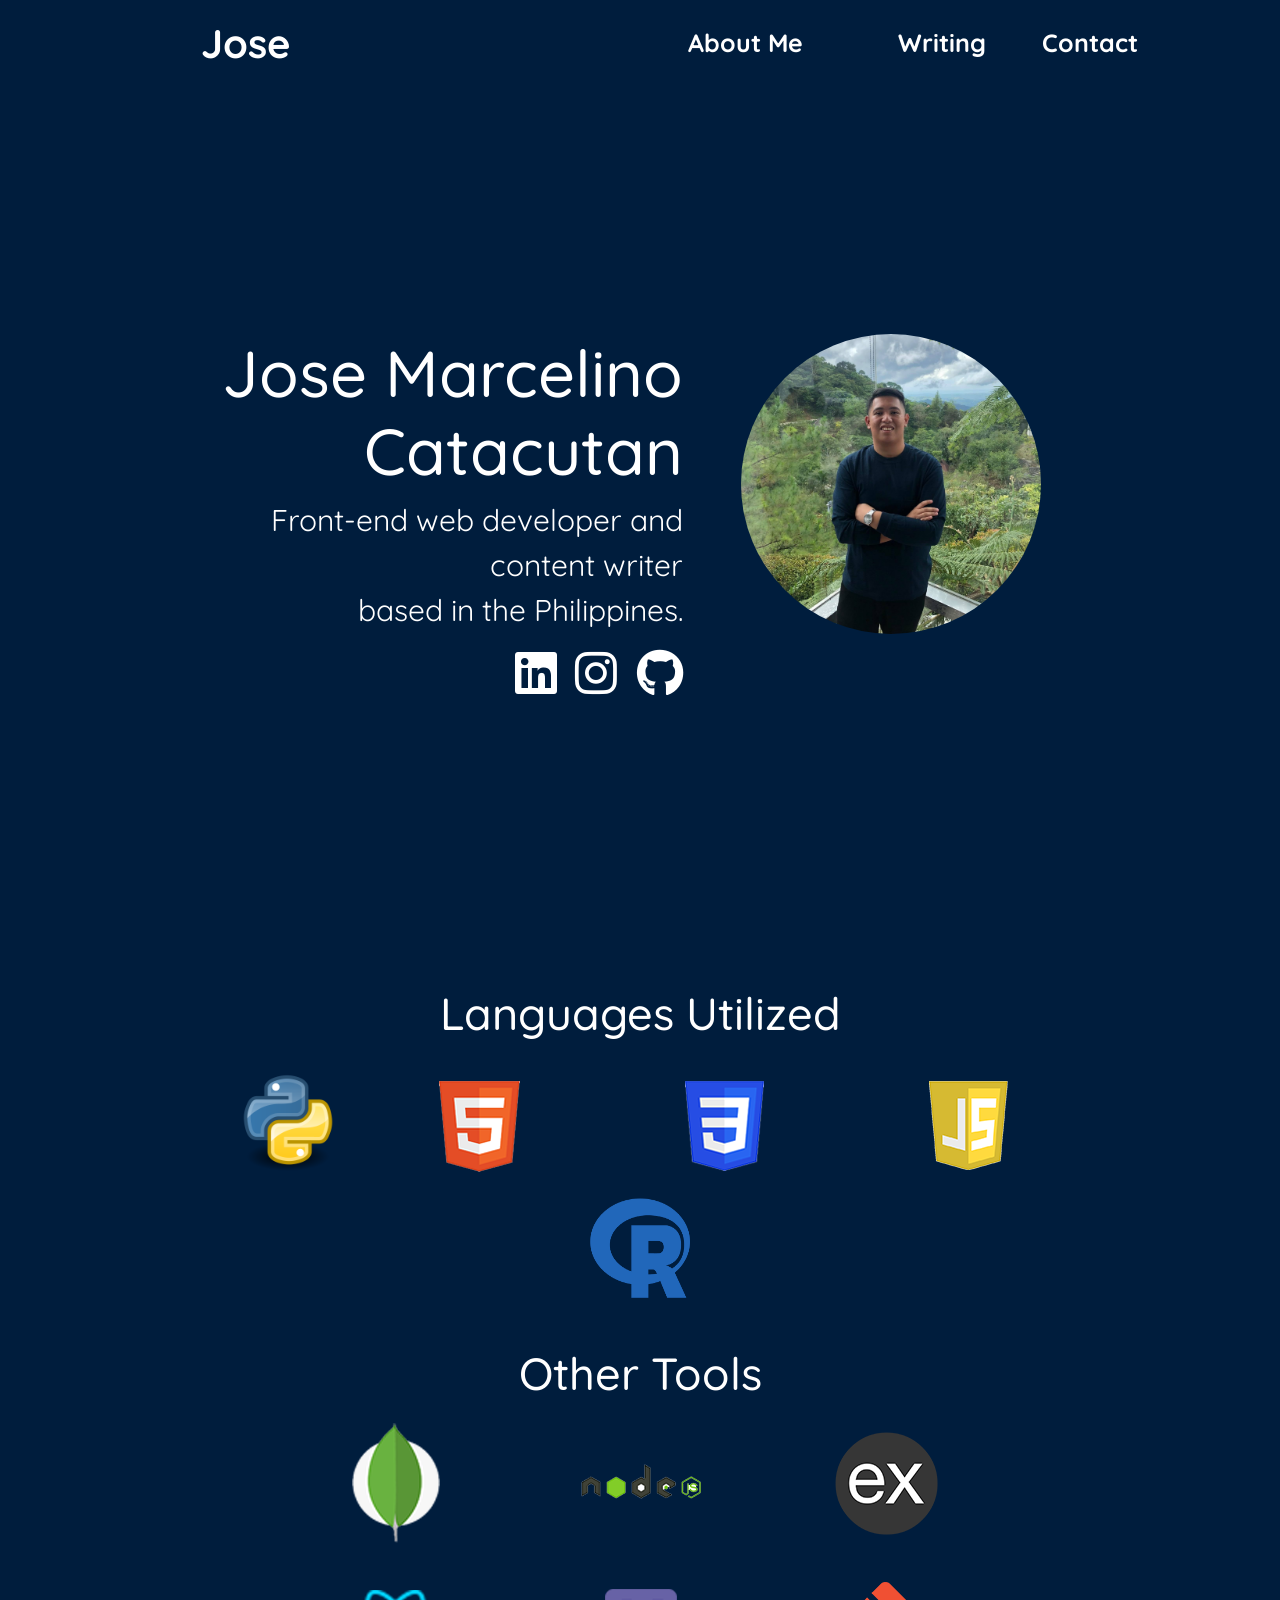
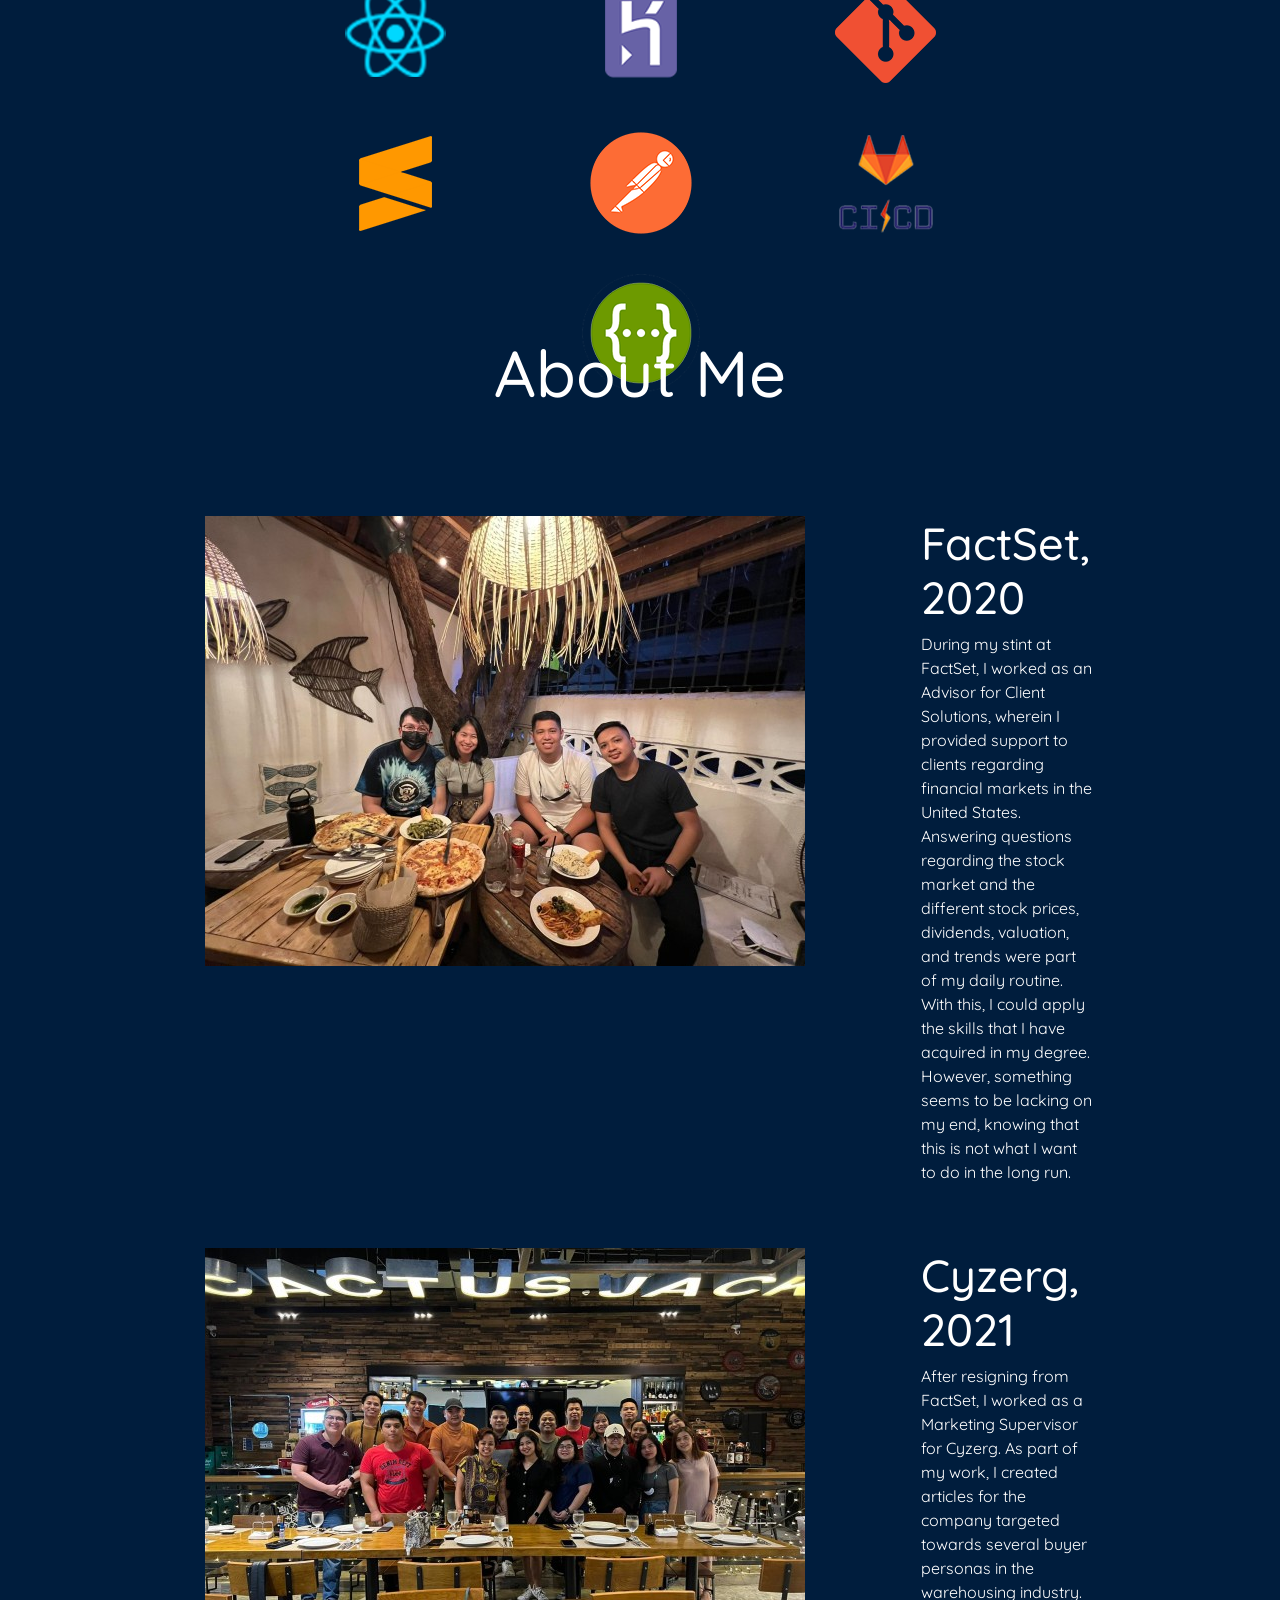
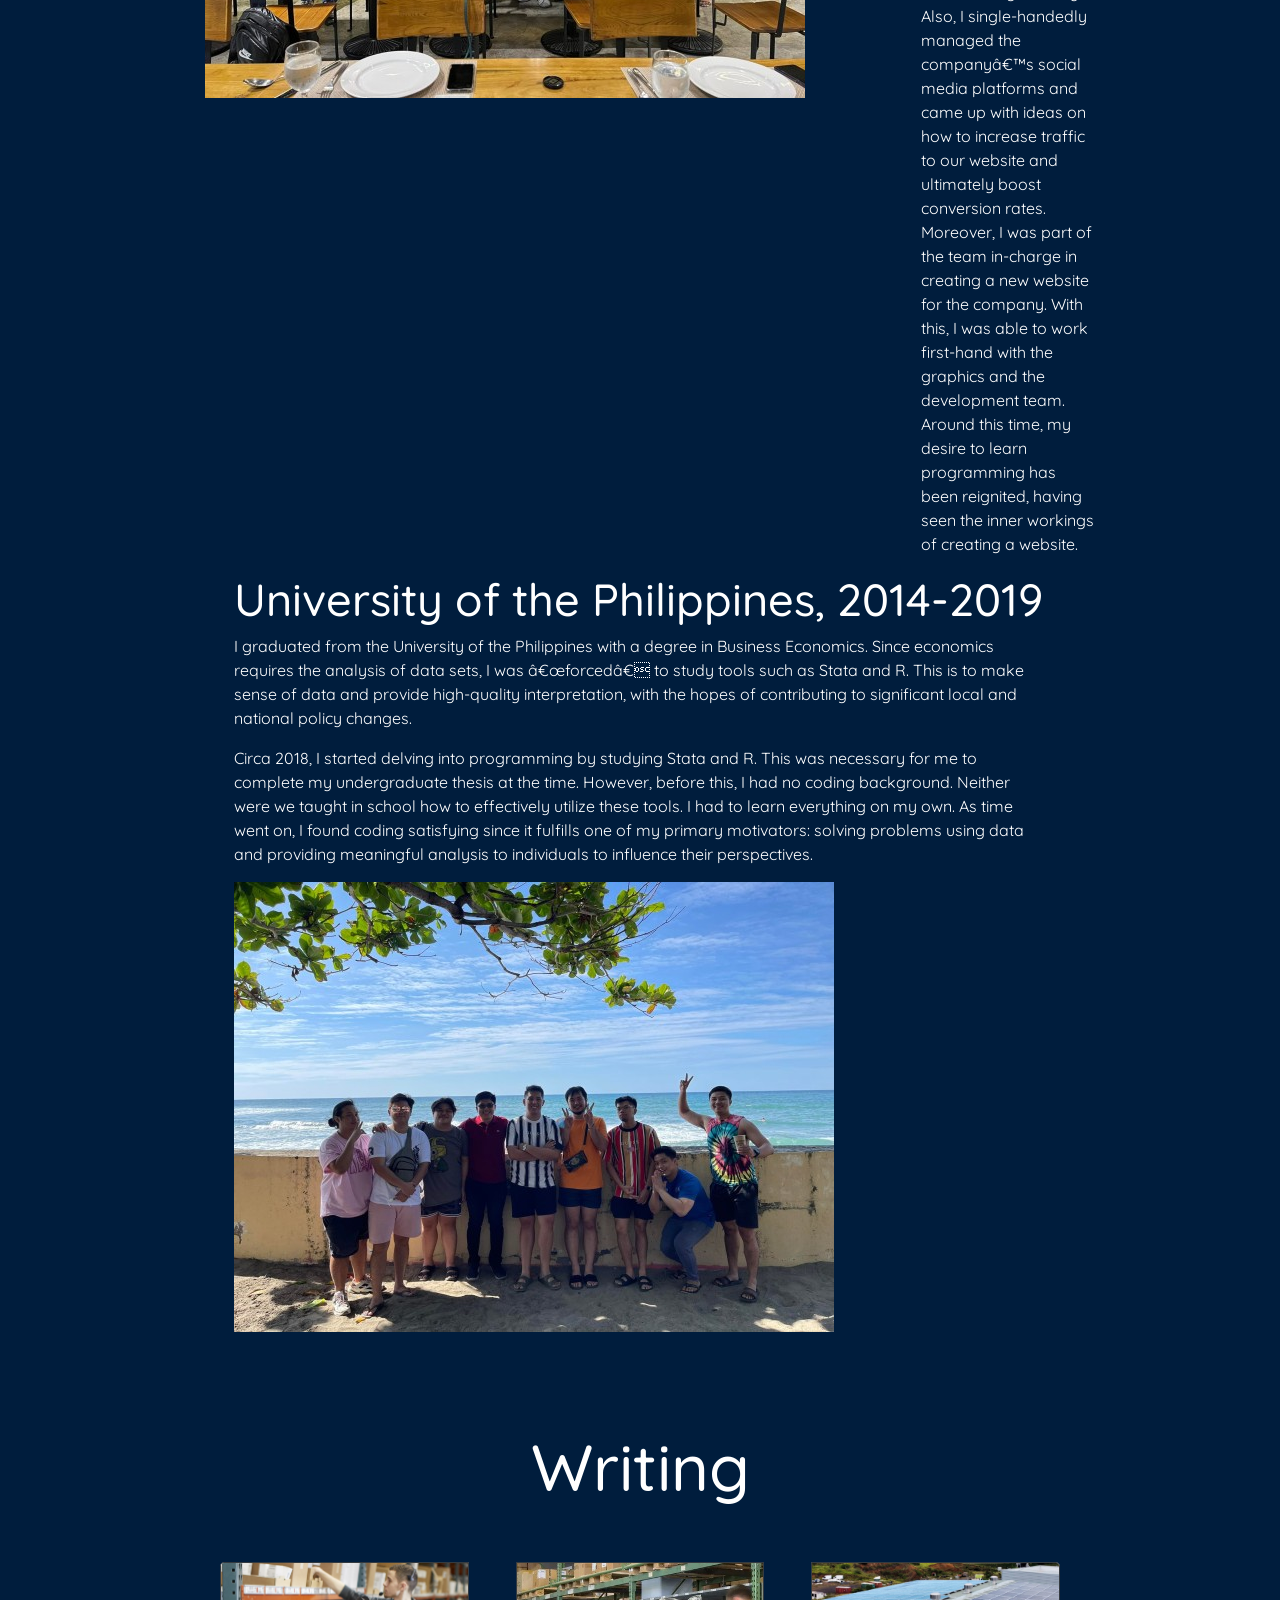
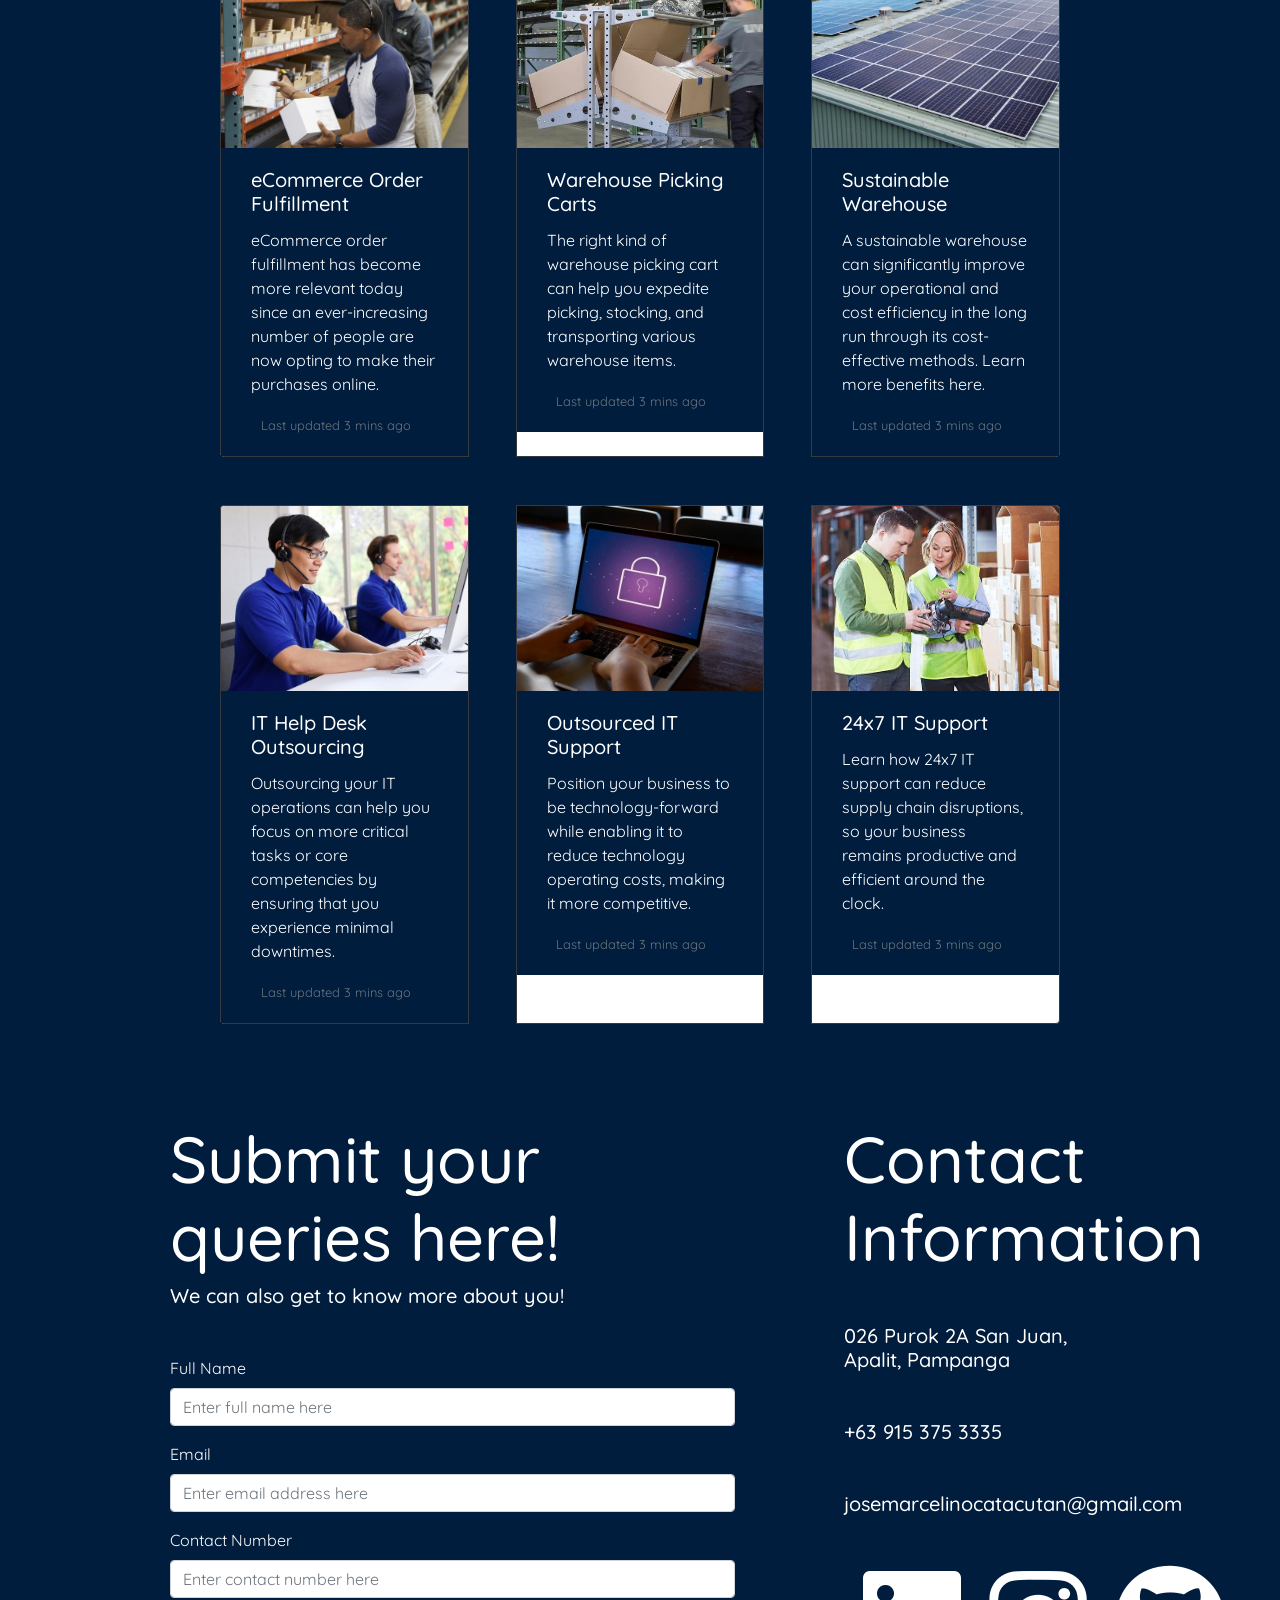
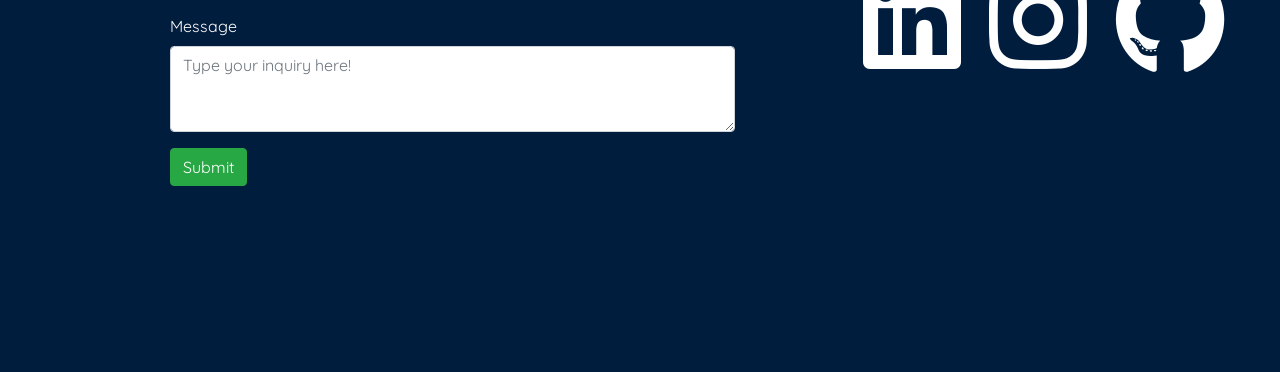
==== home.html @ f5e3afda "added: capstone progress" ====
<!DOCTYPE html>
<html lang="en">

<head>
	<!-- Responsive Meta Tag -->
	<meta name="viewport" content="width=device-width, initial-scale=1, shrink-to-fit=no">

	<!-- CSS Bootstrap -->
	<link rel="stylesheet" href="https://cdn.jsdelivr.net/npm/bootstrap@4.6.1/dist/css/bootstrap.min.css" integrity="sha384-zCbKRCUGaJDkqS1kPbPd7TveP5iyJE0EjAuZQTgFLD2ylzuqKfdKlfG/eSrtxUkn" crossorigin="anonymous">

	<!-- CSS Styling -->
	<link rel="stylesheet" href="./capstone.css">

	<!-- Font Style -->
	<link rel="preconnect" href="https://fonts.googleapis.com">
	<link rel="preconnect" href="https://fonts.gstatic.com" crossorigin>
	<link href="https://fonts.googleapis.com/css2?family=Quicksand&display=swap" rel="stylesheet">

	<!-- Social Media Icons -->
	<link rel="stylesheet" href="https://cdnjs.cloudflare.com/ajax/libs/font-awesome/6.0.0-beta3/css/all.min.css" integrity="sha512-Fo3rlrZj/k7ujTnHg4CGR2D7kSs0v4LLanw2qksYuRlEzO+tcaEPQogQ0KaoGN26/zrn20ImR1DfuLWnOo7aBA==" crossorigin="anonymous" referrerpolicy="no-referrer" />

	<!-- Webpage Title -->
	<title>Jomar Catacutan | Web Developer</title>
</head>

<body class="m-sm-0">
	<!-- Home Start -->
	<nav class="navbar navbar-expand-lg navbar-light">
	  <div class="container-fluid">
	    <a class="navbar-brand text-white" href="./home.html">Jose</a>
	    <button class="navbar-toggler" type="button" data-toggle="collapse" data-target="#navbarSupportedContent" aria-controls="navbarSupportedContent" aria-expanded="false" aria-label="Toggle navigation">
	    <span class="navbar-toggler-icon"></span>
	    </button>
	    <div class="collapse navbar-collapse" id="navbarSupportedContent">
	      <ul class="navbar-nav me-auto mb-2 mb-lg-0 ml-auto">
	        <li class="nav-item">
	          <a class="nav-link about-link text-white" aria-current="page" href="#aboutme">About Me</a>
	        </li>
	        <li class="nav-item">
	          <a class="nav-link text-white" href="#writing">Writing</a>
	        </li>
	        <li class="nav-item">
	          <a class="nav-link text-white" href="#sectioncontact">Contact</a>
	        </li>
	      </ul>
	    </div>
	  </div>
	</nav>

	<!-- first section home page -->
    <section id="sectionhome">
    	<div class="container-fluid">
			<div id="sectionhomecontainer" class="row">
		   		<div id="sectionhomecontent" class="col-7 m-0 text-right mt-5">
		   			<h1>Jose Marcelino Catacutan</h1>
	            	<p class="mb-0" id="personaldesc">Front-end web developer and content writer</p>
	            	<p id="personaldesc">based in the Philippines.</p>
	            	<div id="homeicons">
		            	<a href="https://www.linkedin.com/in/jose-marcelino-catacutan-386909195/" target="_blank"><i class="fab fa-linkedin fa-3x"></i></a>
			   			<a href="https://www.instagram.com/sugarjomz/" target="_blank"><i class="fab fa-instagram fa-3x"></i></a>
			   			<a href="https://github.com/josemarcelinooo" target="_blank"><i class="fab fa-github fa-3x mr-5"></i></a>
	            	</div>
		   		</div>
		   		<div id="imagehome" class="col-5 m-0 mt-5">
		   			<img src="./images/jomar-image.jpg" width="300" height="300" class="img-fluid rounded-circle text-left ml-0">
		   		</div>
	    	</div>
		</div>
    </section>

    <!-- Languages & Tools Utilized -->
    <section id="sectionhome2">
    	<h2 class="text-center">Languages Utilized</h2>
    	<div class="container-fluid text-center mb-5">
    		<div>
    			<img class="mr-3" src="./images/logo-python.png" width="100" height="100" alt="">
    			<img src="./images/logo-html5.png" alt="">
    			<img src="./images/logo-css3.png" alt="">
    			<img src="./images/logo-javascript.png" alt="">
    			<img src="./images/logo-r.png" width="100" height="100" alt="">
    		</div>
    	</div>

    	<h2 class="text-center">Other Tools</h2>
    	<div class="container-fluid text-center">
    		<div>
    			<img src="./images/logo-mongodb.png" alt="">
    			<img src="./images/logo-nodejs.png" alt="">
    			<img src="./images/logo-expressjs.png" alt="">
    			<img src="./images/logo-react.png" alt="">
    			<img src="./images/logo-heroku.png" alt="">
    			<img src="./images/logo-git.png" alt="">
    			<img src="./images/logo-sublime-text-3.png" alt="">
    			<img src="./images/logo-postman.png" alt="">
    			<img src="./images/logo-gitlab-ci-cd.png" alt="">
    			<img src="./images/logo-rest.png" alt="">
    		</div>
    	</div>
    </section>
    <!-- Home End -->

    <!-- About Me Start -->
    <section id="aboutme" class="bg-secondary">
		<div class="container-fluid">

	        <h1 class="text-center pt-5 pb-5">About Me</h1>

	        <div class="row">
	            <div class="col order-lg-1 order-sm-2">
	                <h2>University of the Philippines, 2014-2019</h2>
	                <p>I graduated from the University of the Philippines with a degree in Business Economics. Since economics requires the analysis of data sets, I was “forced” to study tools such as Stata and R. This is to make sense of data and provide high-quality interpretation, with the hopes of contributing to significant local and national policy changes.</p>
	                <p>Circa 2018, I started delving into programming by studying Stata and R. This was necessary for me to complete my undergraduate thesis at the time. However, before this, I had no coding background. Neither were we taught in school how to effectively utilize these tools. I had to learn everything on my own. As time went on, I found coding satisfying since it fulfills one of my primary motivators: solving problems using data and providing meaningful analysis to individuals to influence their perspectives.</p>
	            </div>
	            <div class="pb-5 col order-lg-2 order-sm-1">
	                <img src="./images/up.jpg"/>
	        </div>

	        <div class="row pt-5">
	            <div class="col order-lg-2 order-sm-2">
	                <h2>FactSet, 2020</h2>
	                <p>During my stint at FactSet, I worked as an Advisor for Client Solutions, wherein I provided support to clients regarding financial markets in the United States. Answering questions regarding the stock market and the different stock prices, dividends, valuation, and trends were part of my daily routine. With this, I could apply the skills that I have acquired in my degree. However, something seems to be lacking on my end, knowing that this is not what I want to do in the long run.</p>
	            </div>
	            <div class="pb-5 col order-lg-1 order-sm-1">
	                <img src="./images/factset.jpg"/>
	            </div>
	        </div>

	        <div class="row pt-5">
	            <div class="col order-lg-3 order-sm-2">
	                <h2>Cyzerg, 2021</h2>
	                <p>After resigning from FactSet, I worked as a Marketing Supervisor for Cyzerg. As part of my work, I created articles for the company targeted towards several buyer personas in the warehousing industry. Also, I single-handedly managed the company’s social media platforms and came up with ideas on how to increase traffic to our website and ultimately boost conversion rates. Moreover, I was part of the team in-charge in creating a new website for the company. With this, I was able to work first-hand with the graphics and the development team. Around this time, my desire to learn programming has been reignited, having seen the inner workings of creating a website.</p>
	            </div>
	            <div class="pb-5 col order-lg-2 order-sm-1">
	                <img src="./images/cyzerg.jpg"/>
	            </div>
	        </div>
	    </div>
	</section>
	<!-- About Me End -->

	<!-- Writing Start -->
	<section id="writing">

		<h1 class="text-center pt-5 pb-5">Writing</h1>

		<div class="card-group">
		  <div class="card border border-dark">
		    <img src="./images/ecommerce.jpg" class="card-img-top ml-0" alt="...">
		    <a href="https://articles.cyzerg.com/ecommerce-order-fulfillment-optimization-to-boost-customer-satisfaction" target="_blank" class="text-decoration-none text-dark m-0">
		    	<div class="card-body m-0">
					<h5 class="card-title">eCommerce Order Fulfillment</h5>
					<p class="card-text">eCommerce order fulfillment has become more relevant today since an ever-increasing number of people are now opting to make their purchases online.</p>
					<p class="card-text"><small class="text-muted">Last updated 3 mins ago</small></p>
			    </div>
		    </a>
		  </div>
		  <div class="card border border-dark">
		    <img src="./images/pickingcarts.jpg" class="card-img-top ml-0" alt="...">
		    	<a href="https://articles.cyzerg.com/warehouse-picking-carts-how-to-pick-the-right-one-for-your-warehouse" target="_blank" class="text-decoration-none text-dark m-0">
					<div class="card-body m-0">
						<h5 class="card-title">Warehouse Picking Carts</h5>
						<p class="card-text">The right kind of warehouse picking cart can help you expedite picking, stocking, and transporting various warehouse items.</p>
						<p class="card-text"><small class="text-muted">Last updated 3 mins ago</small></p>
					</div>
		    	</a>
		  </div>
		  <div class="card border border-dark">
		    <img src="./images/sustainable.jpg" class="card-img-top ml-0" alt="...">
		    <a href="https://articles.cyzerg.com/sustainable-warehouse-how-to-achieve" target="_blank" class="text-decoration-none text-dark m-0">
				<div class="card-body m-0">
					<h5 class="card-title">Sustainable Warehouse</h5>
					<p class="card-text">A sustainable warehouse can significantly improve your operational and cost efficiency in the long run through its cost-effective methods. Learn more benefits here.</p>
					<p class="card-text"><small class="text-muted">Last updated 3 mins ago</small></p>
				</div>
		    </a>
		  </div>
		</div>

		<div class="card-group mt-5 pb-5">
		  <div class="card border border-dark">
		    <img src="./images/helpdesk.jpg" class="card-img-top ml-0" alt="...">
		    <a href="https://articles.cyzerg.com/how-it-help-desk-outsourcing-can-improve-your-business-productivity" target="_blank" class="text-decoration-none text-dark m-0">
		    	<div class="card-body m-0">
					<h5 class="card-title">IT Help Desk Outsourcing</h5>
					<p class="card-text">Outsourcing your IT operations can help you focus on more critical tasks or core competencies by ensuring that you experience minimal downtimes.</p>
					<p class="card-text"><small class="text-muted">Last updated 3 mins ago</small></p>
			    </div>
		    </a>
		  </div>
		  <div class="card border border-dark">
		    <img src="./images/outsourced.jpg" class="card-img-top ml-0" alt="...">
		    	<a href="https://articles.cyzerg.com/outsourced-it-support-companies-can-help-capture-retain-clients" target="_blank" class="text-decoration-none text-dark m-0">
					<div class="card-body m-0">
						<h5 class="card-title">Outsourced IT Support</h5>
						<p class="card-text">Position your business to be technology-forward while enabling it to reduce technology operating costs, making it more competitive.</p>
						<p class="card-text"><small class="text-muted">Last updated 3 mins ago</small></p>
					</div>
		    	</a>
		  </div>
		  <div class="card border border-dark">
		    <img src="./images/itsupport.jpg" class="card-img-top ml-0" alt="...">
		    <a href="https://articles.cyzerg.com/24x7-it-support-proactivity-can-reduce-supply-chain-disruptions" target="_blank" class="text-decoration-none text-dark m-0">
				<div class="card-body m-0">
					<h5 class="card-title">24x7 IT Support</h5>
					<p class="card-text">Learn how 24x7 IT support can reduce supply chain disruptions, so your business remains productive and efficient around the clock.</p>
					<p class="card-text"><small class="text-muted">Last updated 3 mins ago</small></p>
				</div>
		    </a>
		  </div>
		</div>

	</section>
	<!-- Writing End -->

	<!-- Contact Start -->
	<section id="sectioncontact">
		<div class="container-fluid">
			<div class="row">
		   		<div class="col-8 m-0">
		   			<h1 class="mt-5">Submit your queries here!</h1>
		   			<h5 class="mb-5">We can also get to know more about you!</h5>

		   			<form action="">
		   				<div class="form-group ml-0">
		   					<label class="ml-0">Full Name</label>
		   					<input type="text" class="form-control" required autocomplete placeholder="Enter full name here">
		   				</div>

		   				<div class="form-group ml-0">
		   					<label class="ml-0">Email</label>
		   					<input type="email" class="form-control" required autocomplete placeholder="Enter email address here">
		   				</div>

		   				<div class="form-group ml-0">
		   					<label class="ml-0">Contact Number</label>
		   					<input type="number" class="form-control" required autocomplete placeholder="Enter contact number here">
		   				</div>

		   				<div class="form-group ml-0">
		   					<label class="ml-0">Message</label>
		   					<textarea class="form-control" rows="3" placeholder="Type your inquiry here!"></textarea>
		   				</div>

		   				<button type="submit" class="btn btn-success ml-0 mb-5">Submit</button>
		   			</form>
		   		</div>
		   		<div class="col-4 m-0">
		   			<h1 class="mt-5">Contact Information</h1>
		   			<h5 class="mt-5">026 Purok 2A San Juan, Apalit, Pampanga</h5>
		   			<h5 class="mt-5">+63 915 375 3335</h5>
		   			<h5 class="mt-5">josemarcelinocatacutan@gmail.com</h5>

		   			<div class="d-flex mt-5">
		   				<a href="https://www.linkedin.com/in/jose-marcelino-catacutan-386909195/" target="_blank"><i class="fab fa-linkedin fa-7x"></i></a>
		   				<a href="https://www.instagram.com/sugarjomz/" target="_blank"><i class="fab fa-instagram fa-7x"></i></a>
		   				<a href="https://github.com/josemarcelinooo" target="_blank"><i class="fab fa-github fa-7x"></i></a>
		   			</div>
		   		</div>
	    	</div>
		</div>
    </section>
	<!-- Contact End -->

	<!-- JS Bundle -->
	<script src="https://cdn.jsdelivr.net/npm/jquery@3.5.1/dist/jquery.slim.min.js" integrity="sha384-DfXdz2htPH0lsSSs5nCTpuj/zy4C+OGpamoFVy38MVBnE+IbbVYUew+OrCXaRkfj" crossorigin="anonymous"></script>
	<script src="https://cdn.jsdelivr.net/npm/bootstrap@4.6.1/dist/js/bootstrap.bundle.min.js" integrity="sha384-fQybjgWLrvvRgtW6bFlB7jaZrFsaBXjsOMm/tB9LTS58ONXgqbR9W8oWht/amnpF" crossorigin="anonymous"></script>

</body>
</html>
---- capstone.css ----
* {
	margin: 0;
	margin-right: 5%;
	margin-left: 5%;
	padding: 0;
	box-sizing: border-box;
	font-family: 'Quicksand', sans-serif;
	background-color: #001d3d;
	color: white;
}

body {
	background-color: #001d3d;
}

#headerhome {
	margin-top: 200px;
	padding-right: 0px;

}

/*#imagehome {
	padding: 100px;
}*/

#personaldesc {
	font-size: 30px;
}

#sectionhome {
	height: 100vh;
}

#sectionhomecontainer {
	padding-top: 200px;
}

#sectionhome2 {
	height: 100vh;
}

h1 {
	font-size: 65px;
}

h2 {
	font-size: 45px;
}

.about-link {
	width: 175px;
}

#sectioncontact {
	height: 100vh;
}

.navbar-brand {
	font-size: 40px;
	font-weight: 700;
}

.nav-link {
	font-size: 25px;
	font-weight: 700;
}

#homeicons {
	display: flex;
	float: right;
/*	margin-right: 10%;*/
}

@media only screen and (max-width: 1131px) {
	* {
		margin-right: 0;
		margin-left: 0;
	}

	body {
	background-color: lightblue;
	}
	#sectionhomecontainer {
		padding-top: 0;
		display: flex;
		flex-direction: column-reverse;
		align-items: center;
	}
	#sectionhomecontent {
		display: flex;
		flex-direction: column;
		text-align: left !important;
	}
	#homeicons {
		margin: left;
		padding: 0;
	}
	#imagehome {
		margin: 0;
		padding: 0;
		display: flex;
		justify-content: center;
	}
}

#writing {
	background-color: #001d3d;
}
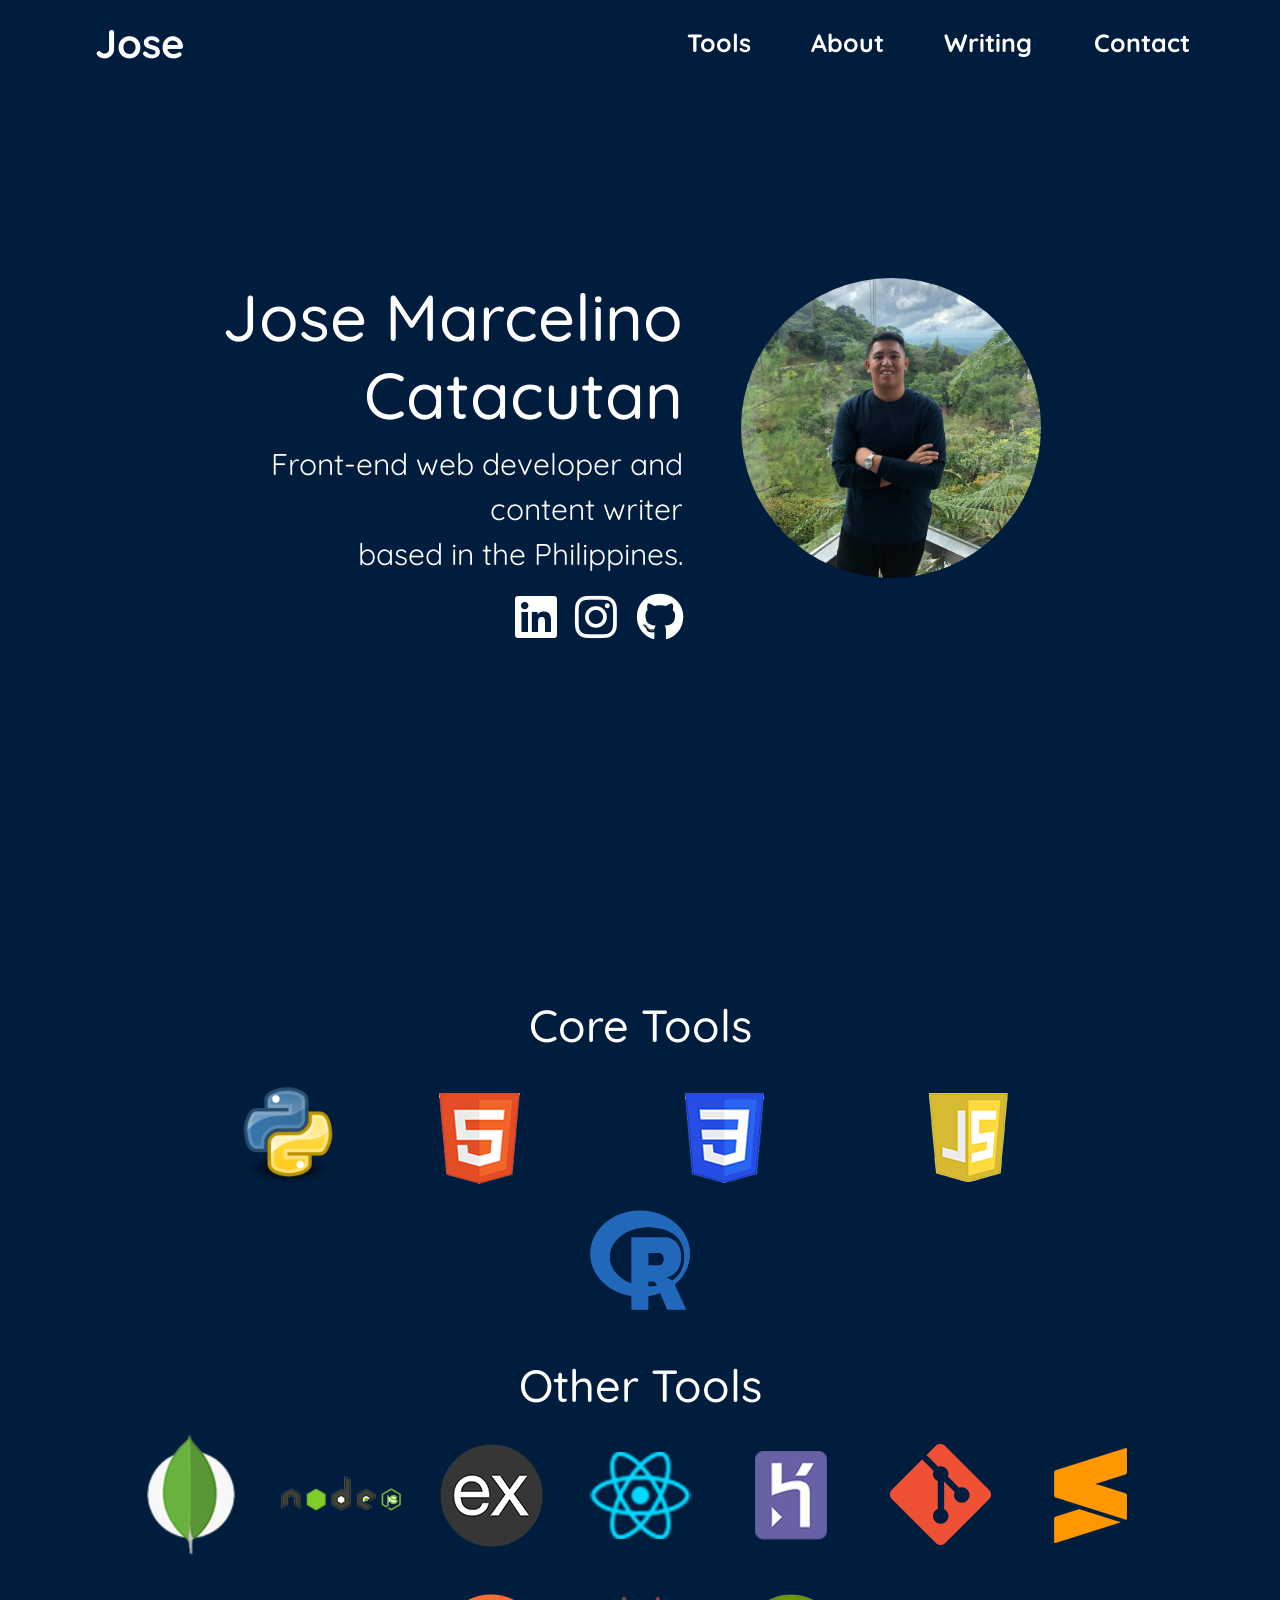
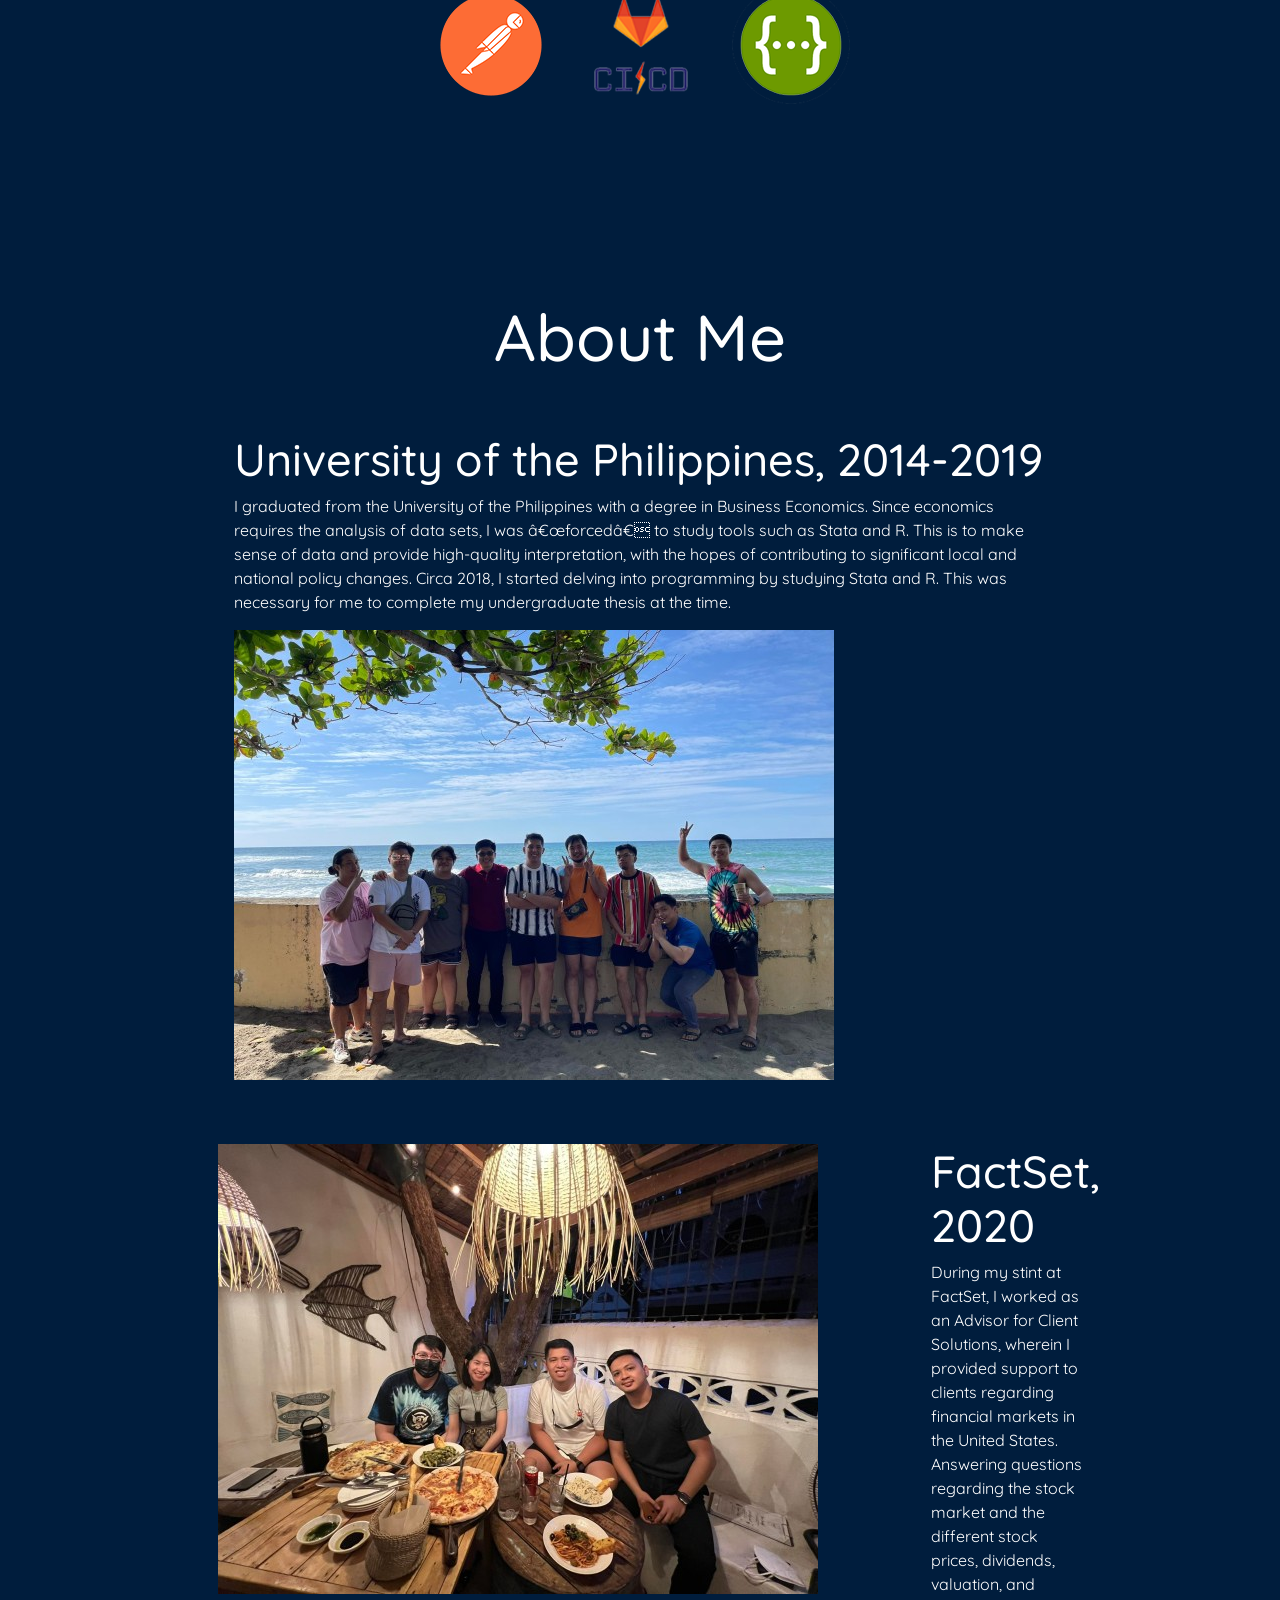
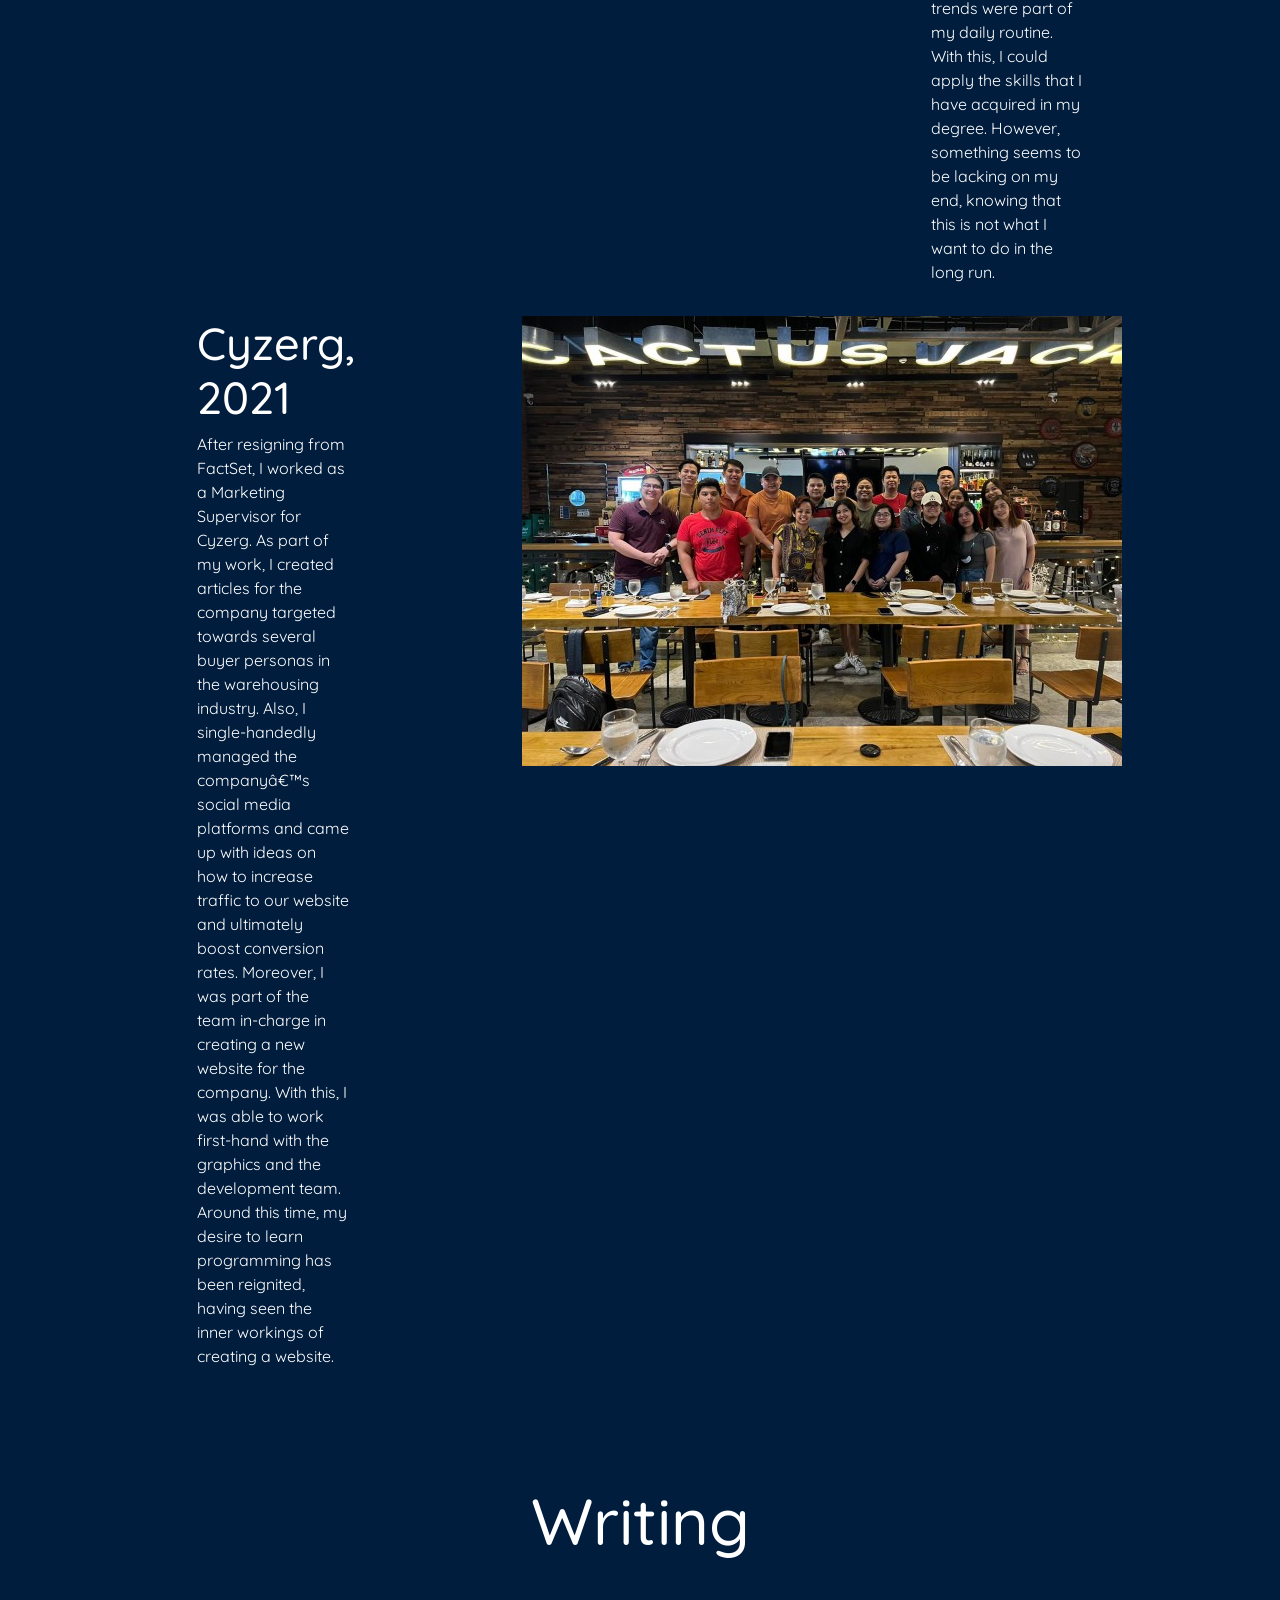
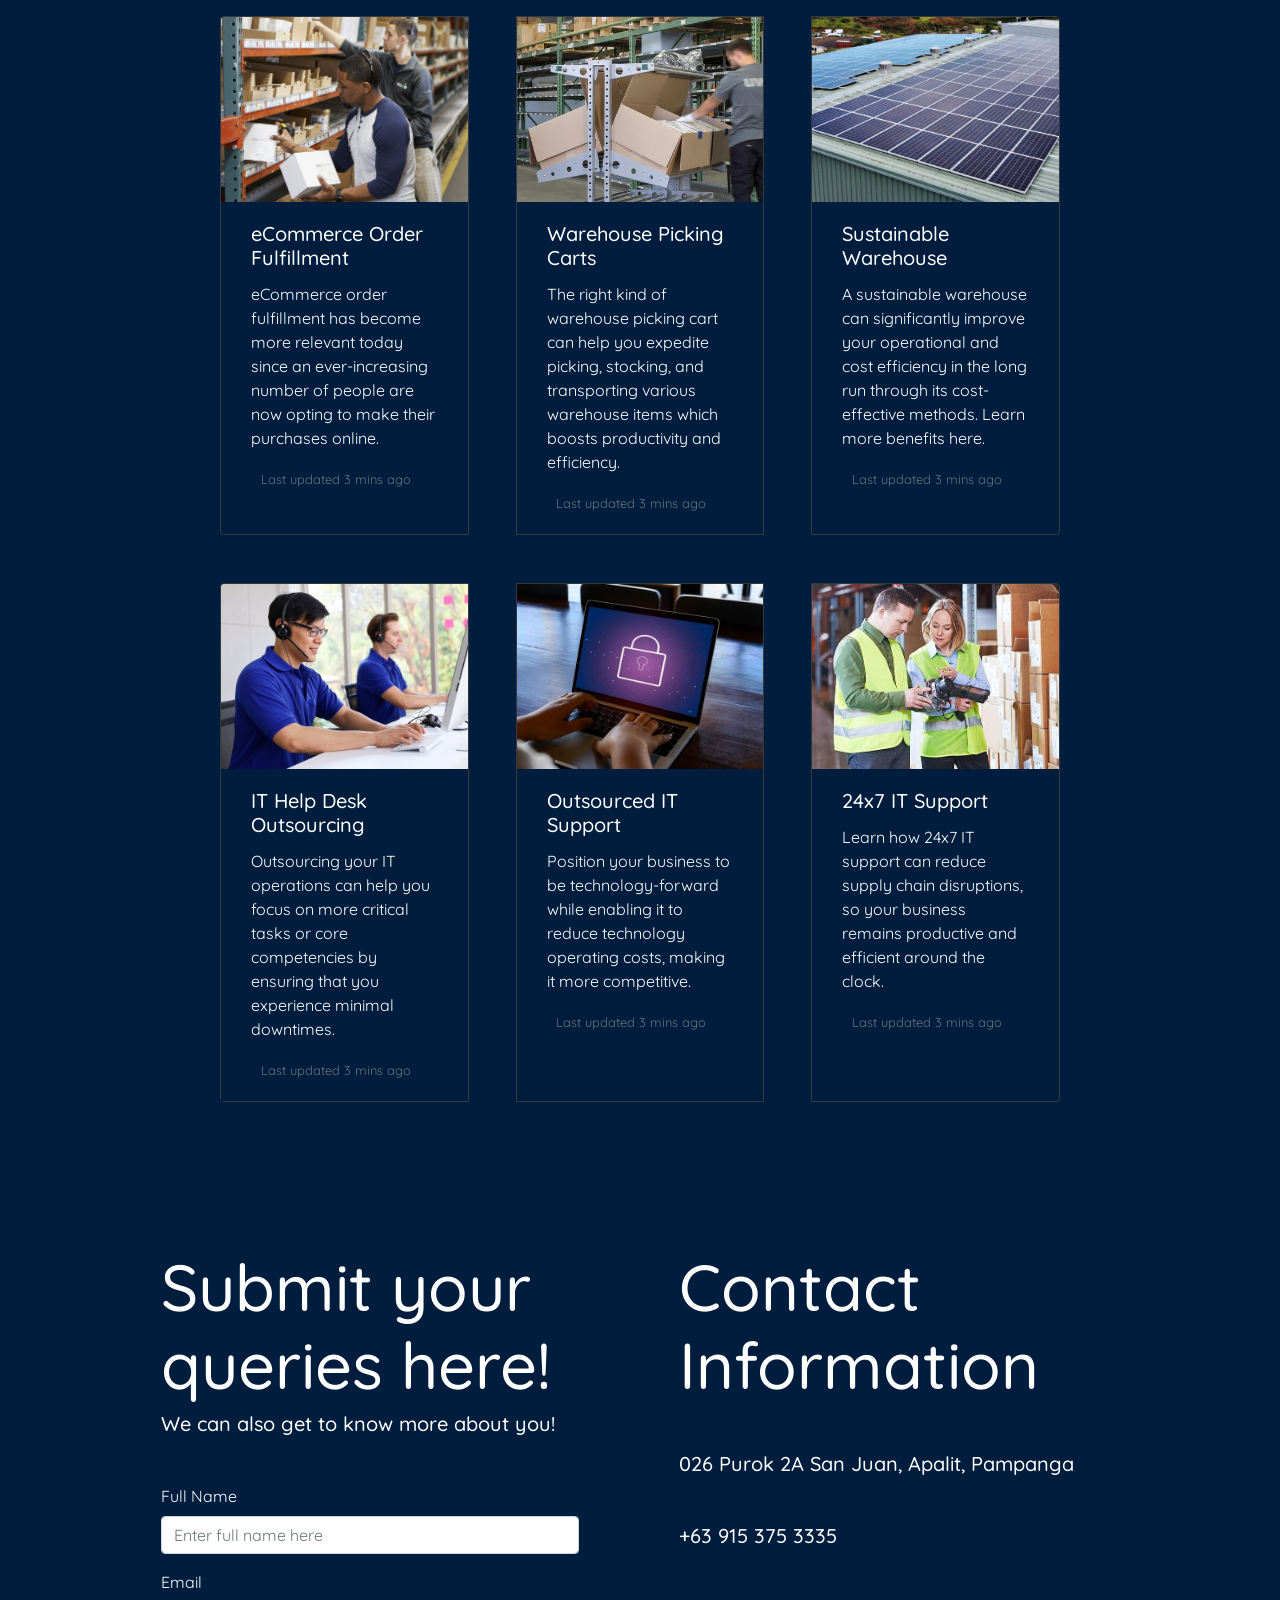
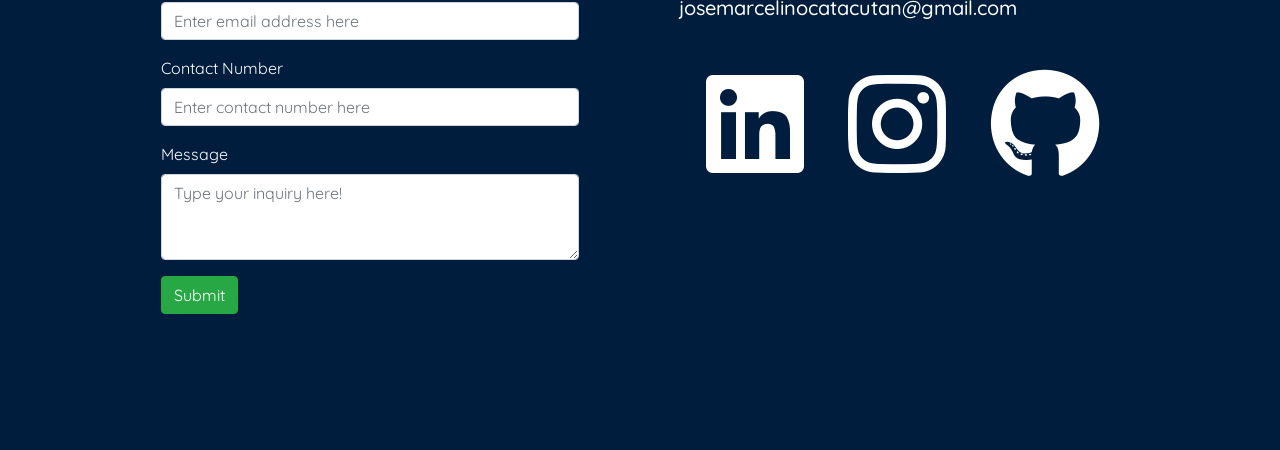
==== commit d4db1f50: "added: capstone 1" ====
--- a/home.html
+++ b/home.html
@@ -25,7 +25,7 @@
 
 <body class="m-sm-0">
 	<!-- Home Start -->
-	<nav class="navbar navbar-expand-lg navbar-light">
+	<nav class="navbar navbar-expand-lg navbar-light fixed-top">
 	  <div class="container-fluid">
 	    <a class="navbar-brand text-white" href="./home.html">Jose</a>
 	    <button class="navbar-toggler" type="button" data-toggle="collapse" data-target="#navbarSupportedContent" aria-controls="navbarSupportedContent" aria-expanded="false" aria-label="Toggle navigation">
@@ -33,14 +33,17 @@
 	    </button>
 	    <div class="collapse navbar-collapse" id="navbarSupportedContent">
 	      <ul class="navbar-nav me-auto mb-2 mb-lg-0 ml-auto">
+	      	<li class="nav-item">
+	          <a class="nav-link text-white" href="#sectionhome2">Tools</a>
+	        </li>
 	        <li class="nav-item">
-	          <a class="nav-link about-link text-white" aria-current="page" href="#aboutme">About Me</a>
+	          <a class="nav-link about-link text-white" aria-current="page" href="#aboutme">About</a>
 	        </li>
 	        <li class="nav-item">
 	          <a class="nav-link text-white" href="#writing">Writing</a>
 	        </li>
 	        <li class="nav-item">
-	          <a class="nav-link text-white" href="#sectioncontact">Contact</a>
+	          <a class="nav-link text-white mr-5" href="#sectioncontact">Contact</a>
 	        </li>
 	      </ul>
 	    </div>
@@ -56,9 +59,9 @@
 	            	<p class="mb-0" id="personaldesc">Front-end web developer and content writer</p>
 	            	<p id="personaldesc">based in the Philippines.</p>
 	            	<div id="homeicons">
-		            	<a href="https://www.linkedin.com/in/jose-marcelino-catacutan-386909195/" target="_blank"><i class="fab fa-linkedin fa-3x"></i></a>
-			   			<a href="https://www.instagram.com/sugarjomz/" target="_blank"><i class="fab fa-instagram fa-3x"></i></a>
-			   			<a href="https://github.com/josemarcelinooo" target="_blank"><i class="fab fa-github fa-3x mr-5"></i></a>
+		            	<a id="homeicon" href="https://www.linkedin.com/in/jose-marcelino-catacutan-386909195/" target="_blank"><i class="fab fa-linkedin fa-3x"></i></a>
+			   			<a id="homeicon" href="https://www.instagram.com/sugarjomz/" target="_blank"><i class="fab fa-instagram fa-3x"></i></a>
+			   			<a id="homeicon" href="https://github.com/josemarcelinooo" target="_blank"><i class="fab fa-github fa-3x mr-5"></i></a>
 	            	</div>
 		   		</div>
 		   		<div id="imagehome" class="col-5 m-0 mt-5">
@@ -70,7 +73,7 @@
 
     <!-- Languages & Tools Utilized -->
     <section id="sectionhome2">
-    	<h2 class="text-center">Languages Utilized</h2>
+    	<h2 class="text-center pt-5">Core Tools</h2>
     	<div class="container-fluid text-center mb-5">
     		<div>
     			<img class="mr-3" src="./images/logo-python.png" width="100" height="100" alt="">
@@ -82,56 +85,57 @@
     	</div>
 
     	<h2 class="text-center">Other Tools</h2>
-    	<div class="container-fluid text-center">
-    		<div>
-    			<img src="./images/logo-mongodb.png" alt="">
-    			<img src="./images/logo-nodejs.png" alt="">
-    			<img src="./images/logo-expressjs.png" alt="">
-    			<img src="./images/logo-react.png" alt="">
-    			<img src="./images/logo-heroku.png" alt="">
-    			<img src="./images/logo-git.png" alt="">
-    			<img src="./images/logo-sublime-text-3.png" alt="">
-    			<img src="./images/logo-postman.png" alt="">
-    			<img src="./images/logo-gitlab-ci-cd.png" alt="">
-    			<img src="./images/logo-rest.png" alt="">
+    	<div id="iconstools" class="container-fluid text-center">
+    		<div class="row justify-content-center">
+    			<img id="toolicon" src="./images/logo-mongodb.png" alt="">
+    			<img id="toolicon" src="./images/logo-nodejs.png" alt="">
+    			<img id="toolicon" src="./images/logo-expressjs.png" alt="">
+    			<img id="toolicon" src="./images/logo-react.png" alt="">
+    			<img id="toolicon" src="./images/logo-heroku.png" alt="">
+    			<img id="toolicon" src="./images/logo-git.png" alt="">
+    			<img id="toolicon" src="./images/logo-sublime-text-3.png" alt="">
+    			<img id="toolicon" src="./images/logo-postman.png" alt="">
+    			<img id="toolicon" src="./images/logo-gitlab-ci-cd.png" alt="">
+    			<img id="toolicon" src="./images/logo-rest.png" alt="">
     		</div>
     	</div>
     </section>
     <!-- Home End -->
 
     <!-- About Me Start -->
-    <section id="aboutme" class="bg-secondary">
+    <section id="aboutme">
 		<div class="container-fluid">
 
 	        <h1 class="text-center pt-5 pb-5">About Me</h1>
 
-	        <div class="row">
-	            <div class="col order-lg-1 order-sm-2">
+	        <div id="up" class="row">
+	            <div class="col">
 	                <h2>University of the Philippines, 2014-2019</h2>
-	                <p>I graduated from the University of the Philippines with a degree in Business Economics. Since economics requires the analysis of data sets, I was “forced” to study tools such as Stata and R. This is to make sense of data and provide high-quality interpretation, with the hopes of contributing to significant local and national policy changes.</p>
-	                <p>Circa 2018, I started delving into programming by studying Stata and R. This was necessary for me to complete my undergraduate thesis at the time. However, before this, I had no coding background. Neither were we taught in school how to effectively utilize these tools. I had to learn everything on my own. As time went on, I found coding satisfying since it fulfills one of my primary motivators: solving problems using data and providing meaningful analysis to individuals to influence their perspectives.</p>
-	            </div>
-	            <div class="pb-5 col order-lg-2 order-sm-1">
-	                <img src="./images/up.jpg"/>
+	                <p>I graduated from the University of the Philippines with a degree in Business Economics. Since economics requires the analysis of data sets, I was “forced” to study tools such as Stata and R. This is to make sense of data and provide high-quality interpretation, with the hopes of contributing to significant local and national policy changes. Circa 2018, I started delving into programming by studying Stata and R. This was necessary for me to complete my undergraduate thesis at the time. </p>
+	            </div>
+	            <div id="aboutmeimage2" class="pb-5 col">
+	                <img id="aboutmeimage" src="./images/up.jpg"/>
+	        	</div>
 	        </div>
 
-	        <div class="row pt-5">
-	            <div class="col order-lg-2 order-sm-2">
+	        <div id="factset" class="row pt-3">
+	        	<div id="aboutmeimage2" class="pb-5 col">
+	                <img id="aboutmeimage" src="./images/factset.jpg"/>
+	            </div>
+	            <div class="col">
 	                <h2>FactSet, 2020</h2>
 	                <p>During my stint at FactSet, I worked as an Advisor for Client Solutions, wherein I provided support to clients regarding financial markets in the United States. Answering questions regarding the stock market and the different stock prices, dividends, valuation, and trends were part of my daily routine. With this, I could apply the skills that I have acquired in my degree. However, something seems to be lacking on my end, knowing that this is not what I want to do in the long run.</p>
 	            </div>
-	            <div class="pb-5 col order-lg-1 order-sm-1">
-	                <img src="./images/factset.jpg"/>
-	            </div>
+
 	        </div>
 
-	        <div class="row pt-5">
-	            <div class="col order-lg-3 order-sm-2">
+	        <div id="cyzerg" class="row pt-3">
+	            <div class="col">
 	                <h2>Cyzerg, 2021</h2>
 	                <p>After resigning from FactSet, I worked as a Marketing Supervisor for Cyzerg. As part of my work, I created articles for the company targeted towards several buyer personas in the warehousing industry. Also, I single-handedly managed the company’s social media platforms and came up with ideas on how to increase traffic to our website and ultimately boost conversion rates. Moreover, I was part of the team in-charge in creating a new website for the company. With this, I was able to work first-hand with the graphics and the development team. Around this time, my desire to learn programming has been reignited, having seen the inner workings of creating a website.</p>
 	            </div>
-	            <div class="pb-5 col order-lg-2 order-sm-1">
-	                <img src="./images/cyzerg.jpg"/>
+	            <div id="aboutmeimage2" class="pb-5 col">
+	                <img id="aboutmeimage" src="./images/cyzerg.jpg"/>
 	            </div>
 	        </div>
 	    </div>
@@ -144,7 +148,7 @@
 		<h1 class="text-center pt-5 pb-5">Writing</h1>
 
 		<div class="card-group">
-		  <div class="card border border-dark">
+		  <div class="articles card border border-dark">
 		    <img src="./images/ecommerce.jpg" class="card-img-top ml-0" alt="...">
 		    <a href="https://articles.cyzerg.com/ecommerce-order-fulfillment-optimization-to-boost-customer-satisfaction" target="_blank" class="text-decoration-none text-dark m-0">
 		    	<div class="card-body m-0">
@@ -154,17 +158,17 @@
 			    </div>
 		    </a>
 		  </div>
-		  <div class="card border border-dark">
+		  <div class="articles card border border-dark">
 		    <img src="./images/pickingcarts.jpg" class="card-img-top ml-0" alt="...">
 		    	<a href="https://articles.cyzerg.com/warehouse-picking-carts-how-to-pick-the-right-one-for-your-warehouse" target="_blank" class="text-decoration-none text-dark m-0">
-					<div class="card-body m-0">
+					<div id="pickingcarts" class="card-body m-0">
 						<h5 class="card-title">Warehouse Picking Carts</h5>
-						<p class="card-text">The right kind of warehouse picking cart can help you expedite picking, stocking, and transporting various warehouse items.</p>
+						<p class="card-text">The right kind of warehouse picking cart can help you expedite picking, stocking, and transporting various warehouse items which boosts productivity and efficiency.</p>
 						<p class="card-text"><small class="text-muted">Last updated 3 mins ago</small></p>
 					</div>
 		    	</a>
 		  </div>
-		  <div class="card border border-dark">
+		  <div class="articles card border border-dark">
 		    <img src="./images/sustainable.jpg" class="card-img-top ml-0" alt="...">
 		    <a href="https://articles.cyzerg.com/sustainable-warehouse-how-to-achieve" target="_blank" class="text-decoration-none text-dark m-0">
 				<div class="card-body m-0">
@@ -177,7 +181,7 @@
 		</div>
 
 		<div class="card-group mt-5 pb-5">
-		  <div class="card border border-dark">
+		  <div class="articles card border border-dark">
 		    <img src="./images/helpdesk.jpg" class="card-img-top ml-0" alt="...">
 		    <a href="https://articles.cyzerg.com/how-it-help-desk-outsourcing-can-improve-your-business-productivity" target="_blank" class="text-decoration-none text-dark m-0">
 		    	<div class="card-body m-0">
@@ -187,7 +191,7 @@
 			    </div>
 		    </a>
 		  </div>
-		  <div class="card border border-dark">
+		  <div class="articles card border border-dark">
 		    <img src="./images/outsourced.jpg" class="card-img-top ml-0" alt="...">
 		    	<a href="https://articles.cyzerg.com/outsourced-it-support-companies-can-help-capture-retain-clients" target="_blank" class="text-decoration-none text-dark m-0">
 					<div class="card-body m-0">
@@ -197,7 +201,7 @@
 					</div>
 		    	</a>
 		  </div>
-		  <div class="card border border-dark">
+		  <div class="articles card border border-dark">
 		    <img src="./images/itsupport.jpg" class="card-img-top ml-0" alt="...">
 		    <a href="https://articles.cyzerg.com/24x7-it-support-proactivity-can-reduce-supply-chain-disruptions" target="_blank" class="text-decoration-none text-dark m-0">
 				<div class="card-body m-0">
@@ -214,9 +218,9 @@
 
 	<!-- Contact Start -->
 	<section id="sectioncontact">
-		<div class="container-fluid">
-			<div class="row">
-		   		<div class="col-8 m-0">
+		<div id="bottompart"class="container-fluid">
+			<div id="contactsplit" class="row">
+		   		<div class="col m-0">
 		   			<h1 class="mt-5">Submit your queries here!</h1>
 		   			<h5 class="mb-5">We can also get to know more about you!</h5>
 
@@ -244,16 +248,16 @@
 		   				<button type="submit" class="btn btn-success ml-0 mb-5">Submit</button>
 		   			</form>
 		   		</div>
-		   		<div class="col-4 m-0">
+		   		<div class="col m-0">
 		   			<h1 class="mt-5">Contact Information</h1>
 		   			<h5 class="mt-5">026 Purok 2A San Juan, Apalit, Pampanga</h5>
 		   			<h5 class="mt-5">+63 915 375 3335</h5>
-		   			<h5 class="mt-5">josemarcelinocatacutan@gmail.com</h5>
+		   			<h5 id="personalemail" class="mt-5">josemarcelinocatacutan@gmail.com</h5>
 
 		   			<div class="d-flex mt-5">
-		   				<a href="https://www.linkedin.com/in/jose-marcelino-catacutan-386909195/" target="_blank"><i class="fab fa-linkedin fa-7x"></i></a>
-		   				<a href="https://www.instagram.com/sugarjomz/" target="_blank"><i class="fab fa-instagram fa-7x"></i></a>
-		   				<a href="https://github.com/josemarcelinooo" target="_blank"><i class="fab fa-github fa-7x"></i></a>
+		   				<a id="iconcontact" href="https://www.linkedin.com/in/jose-marcelino-catacutan-386909195/" target="_blank"><i class="fab fa-linkedin fa-7x"></i></a>
+		   				<a id="iconcontact" href="https://www.instagram.com/sugarjomz/" target="_blank"><i class="fab fa-instagram fa-7x"></i></a>
+		   				<a id="iconcontact" href="https://github.com/josemarcelinooo" target="_blank"><i class="fab fa-github fa-7x"></i></a>
 		   			</div>
 		   		</div>
 	    	</div>
--- a/capstone.css
+++ b/capstone.css
@@ -9,6 +9,10 @@
 	color: white;
 }
 
+.articles {
+	background-color: #001d3d !important;
+}
+
 body {
 	background-color: #001d3d;
 }
@@ -37,6 +41,7 @@
 
 #sectionhome2 {
 	height: 100vh;
+	padding-top: 50px;
 }
 
 h1 {
@@ -47,17 +52,23 @@
 	font-size: 45px;
 }
 
-.about-link {
+/*.about-link {
 	width: 175px;
+}*/
+
+#aboutme {
+	padding-top: 50px;
 }
 
 #sectioncontact {
 	height: 100vh;
+	padding-top: 50px;
 }
 
 .navbar-brand {
 	font-size: 40px;
 	font-weight: 700;
+	margin-left: 0;
 }
 
 .nav-link {
@@ -71,7 +82,7 @@
 /*	margin-right: 10%;*/
 }
 
-@media only screen and (max-width: 1131px) {
+/*@media only screen and (max-width: 1131px) {
 	* {
 		margin-right: 0;
 		margin-left: 0;
@@ -101,8 +112,274 @@
 		display: flex;
 		justify-content: center;
 	}
+}*/
+
+/*@media only screen and (max-width: 320px) {
+	* {
+		margin-right: 0;
+		margin-left: 0;
+	}
+
+	#sectionhome {
+		height: 100vh;
+		padding-top: 100px;
+	}
+
+	#sectionhomecontainer {
+		padding-top: 0;
+		display: flex;
+		flex-direction: column-reverse;
+		align-items: left;
+	}
+
+	h1 {
+		font-size: 30px;
+	}
+
+	#personaldesc {
+		font-size: 20px;
+	}
+
+	#homeicon {
+		margin-right: 15px;
+	}
+
+	#factset {
+		flex-direction: column-reverse;
+	}
+
+	#sectionhome2 {
+		height: 175vh;
+	}
+
+	#aboutme {
+		flex-direction: column-reverse;
+	}
+
+	#personalemail {
+		font-size: 15px;
+	}
+
+	#aboutmeimage {
+		height: 225px;
+		width: 300px;
+		padding: 0.5rem
+	}
+
+	#sectionhomecontent {
+		display: flex;
+		flex-direction: column;
+		text-align: left !important;
+	}
+	#homeicons {
+		margin: left;
+		padding: 0;
+	}
+	#imagehome {
+		margin: 0;
+		padding: 0;
+		display: flex;
+		justify-content: center;
+	}
 }
 
 #writing {
 	background-color: #001d3d;
-}+	padding-top: 50px;
+}
+
+@media only screen and (min-width: 321px) and (max-width: 375px) {
+	h1 {
+		font-size: 45px;
+	}
+
+	#homeicon {
+		margin-right: 15px;
+	}
+
+	#sectionhome {
+		height: 100vh;
+		padding-top: 100px;
+	}
+
+	#aboutmeimage {
+		height: 265px;
+		width: 350px;
+		padding: 0.5rem
+	}
+
+	#factset {
+		flex-direction: column-reverse;
+	}
+}
+
+@media only screen and (min-width: 376px) and (max-width: 425px) {
+	h1 {
+		font-size: 50px;
+	}
+
+	#sectionhome {
+		height: 100vh;
+		padding-top: 100px;
+	}
+
+	#homeicon {
+		margin-right: 15px;
+	}
+
+	#aboutmeimage {
+		height: 300px;
+		width: 400px;
+		padding: 0.5rem
+	}
+
+	#factset {
+		flex-direction: column-reverse;
+	}
+}*/
+
+@media only screen and (max-width: 1440px) {
+	#sectioncontact {
+		padding-left: 0 !important;
+	}
+
+	#sectionhome {
+		height: 100vh;
+		padding-top: 30px;
+	}
+
+	#iconstools {
+		padding: 0;
+	}
+
+	#toolicon {
+		margin: 0;
+	}
+
+	#writing {
+		padding-top: 50px !important;
+	}
+}
+
+@media only screen and (max-width: 1025px) {
+	#aboutmeimage2 {
+		margin-right: 0;
+	}
+
+	#homeicon {
+		margin-right: 25px;
+	}
+
+	#factset {
+		flex-direction: column-reverse;
+	}
+
+	#sectionhome {
+		height: 100vh;
+		padding-top: 30px;
+	}
+
+	#writing {
+		height: 100vh;
+	}
+
+	#sectioncontact {
+		height: 100vh;
+		margin-left: 0;
+		padding-left: 0 !important;
+	}
+
+	#writing {
+		margin-bottom: 500px;
+	}
+
+	#iconstools {
+		padding: 0;
+	}
+
+	#toolicon {
+		margin: 0;
+	}
+
+	.articles {
+		background-color: #001d3d !important;
+	}
+
+}
+
+@media only screen and (min-width: 971px) and (max-width: 1024px) {
+	h1 {
+		font-size: 80px;
+	}
+
+	#sectionhome {
+		height: 100vh;
+		padding-top: 0px;
+	}
+
+	#homeicon {
+		margin-right: 25px;
+	}
+
+	#contactsplit {
+		flex-direction: column;
+	}
+
+	#factset {
+		flex-direction: column-reverse;
+	}
+
+	#iconcontact {
+		margin-right: 50px;
+	}
+
+	#iconstools {
+		padding: 0;
+	}
+
+	#toolicon {
+		margin: 0;
+	}
+
+	.articles {
+		background-color: #001d3d !important;
+	}
+}
+
+@media only screen and (min-width: 769px) and (max-width: 970px) {
+	#sectionhomecontainer {
+		display: flex;
+		flex-direction: column-reverse;
+		padding-top: 50px;
+		align-items: center;
+	}
+
+	#sectionhomecontent {
+		text-align: left !important;
+	}
+
+	#sectionhomecontent h1 {
+		font-size: 55px;
+	}
+
+	#homeicons {
+		float: left;
+	}
+
+	#iconstools {
+		padding: 0;
+	}
+
+	#toolicon {
+		margin: 0;
+	}
+
+	#factset {
+		flex-direction: column-reverse;
+	}
+
+	.articles {
+		background-color: #001d3d !important;
+	}
+}
+
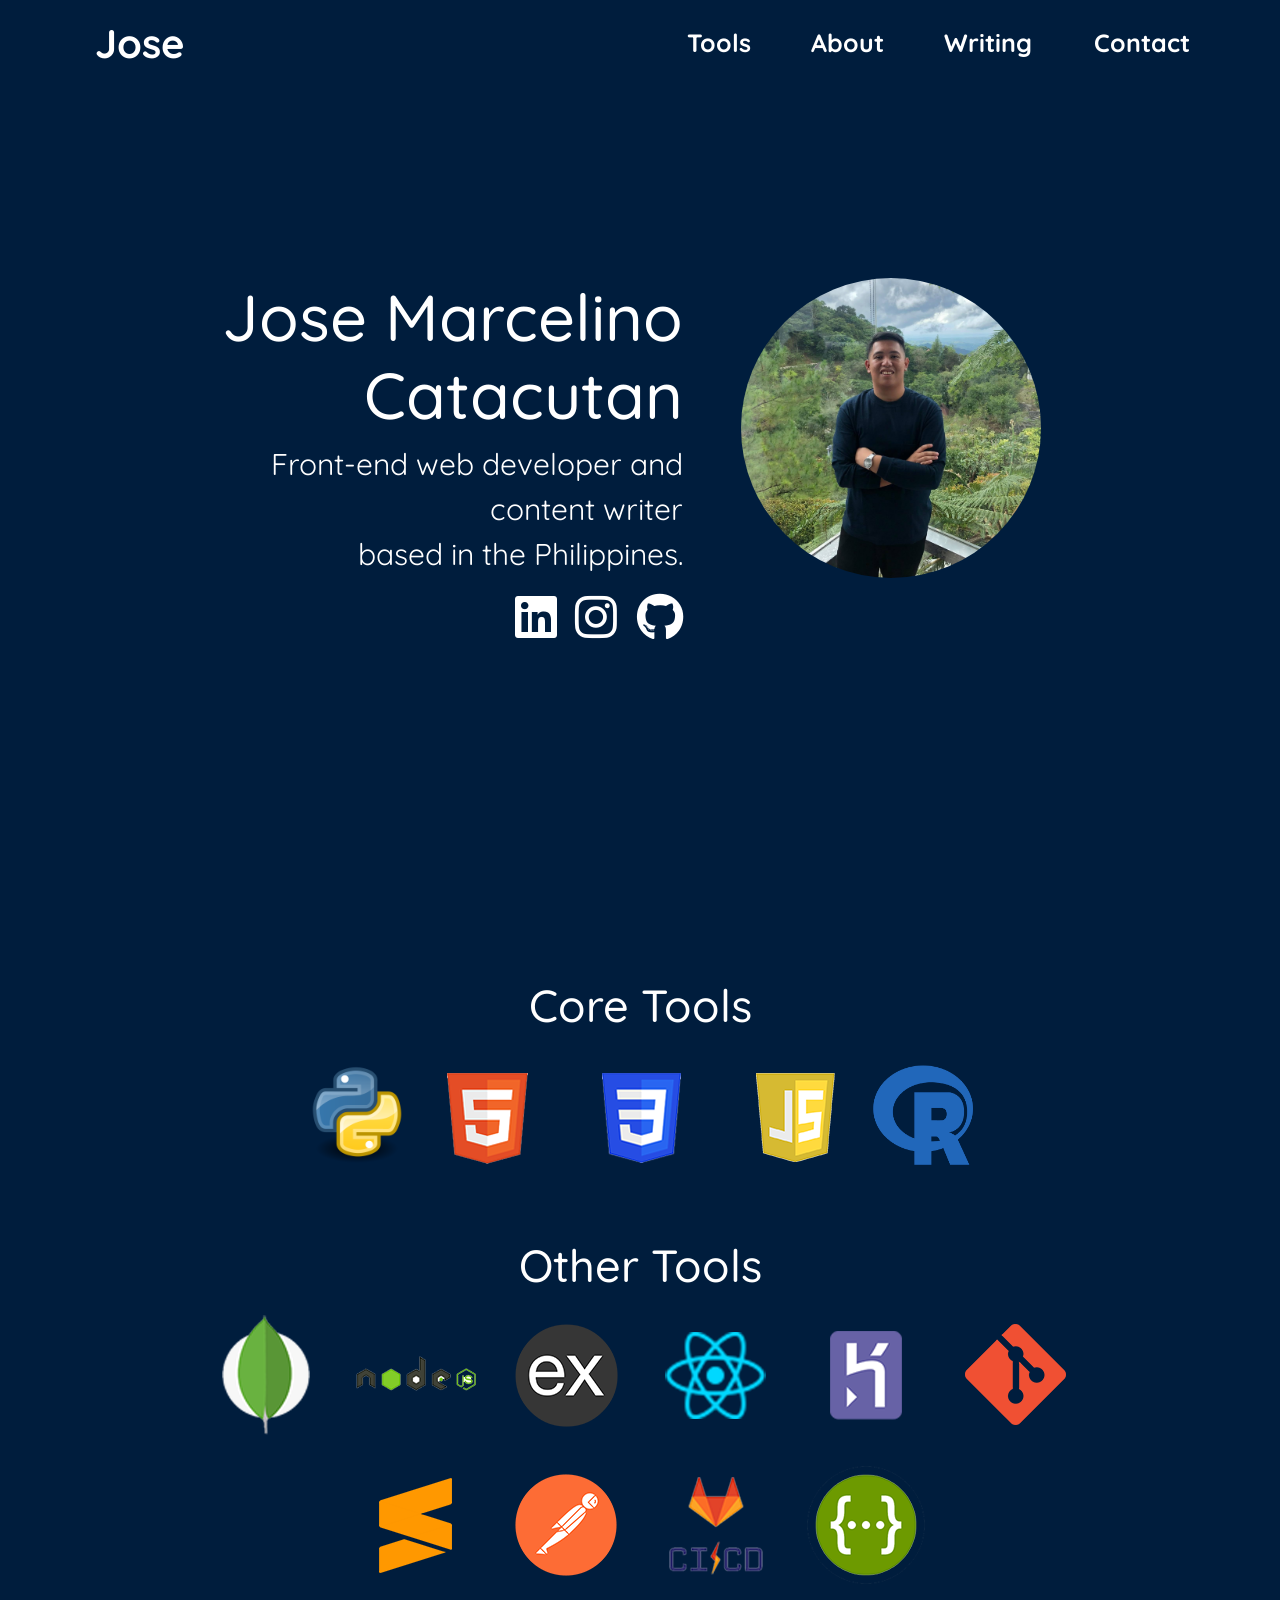
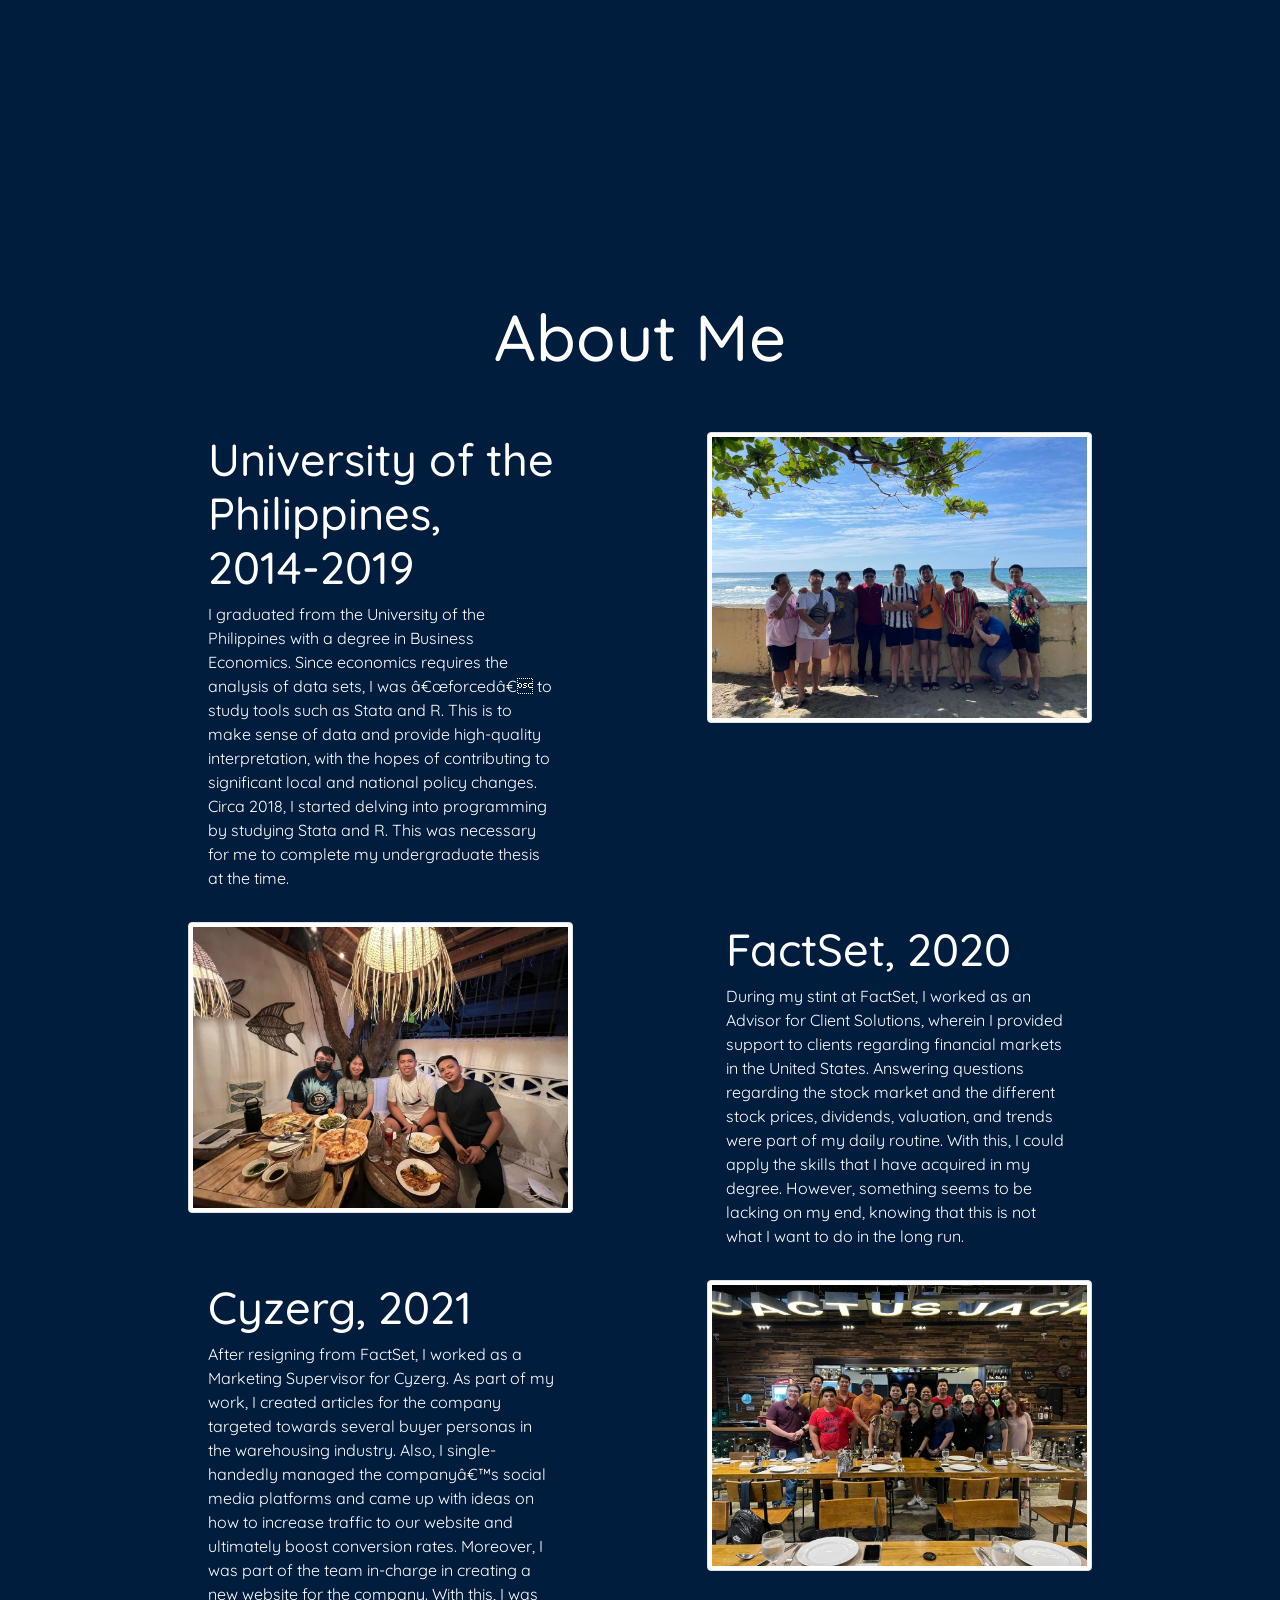
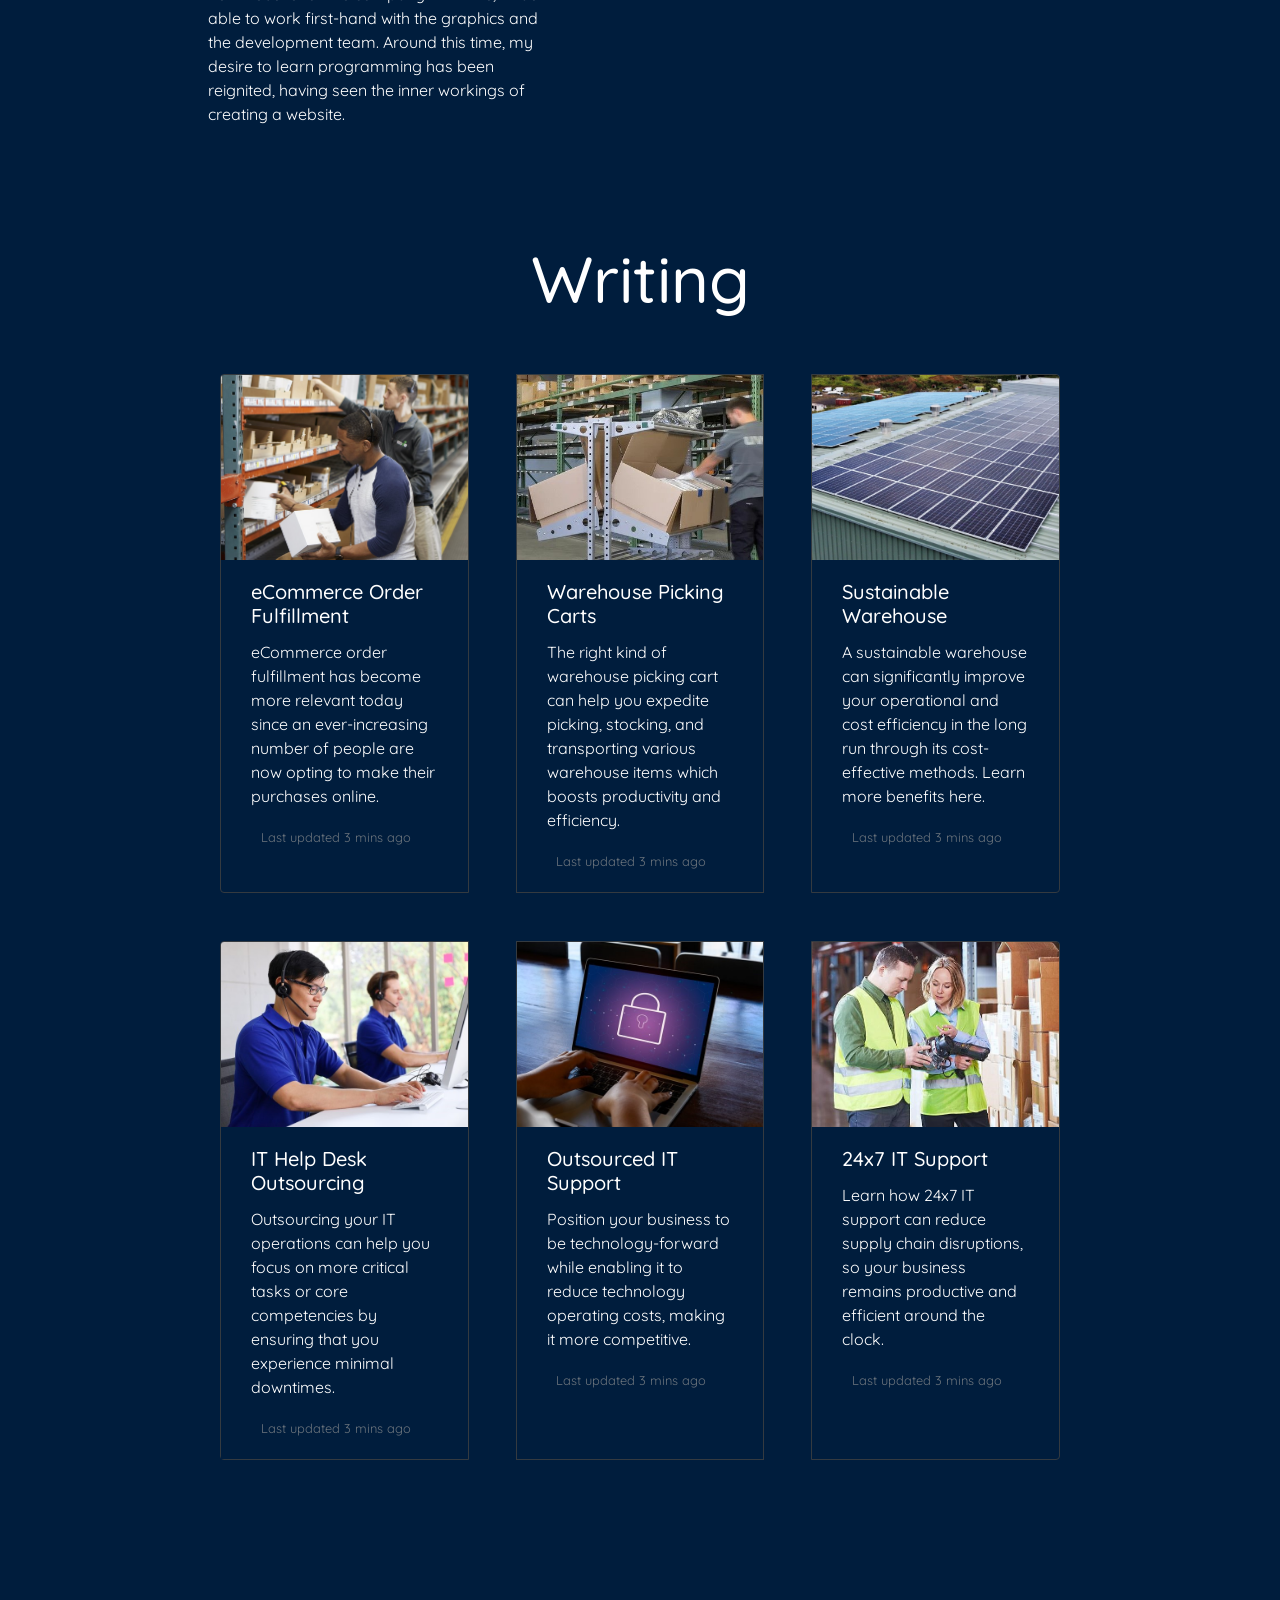
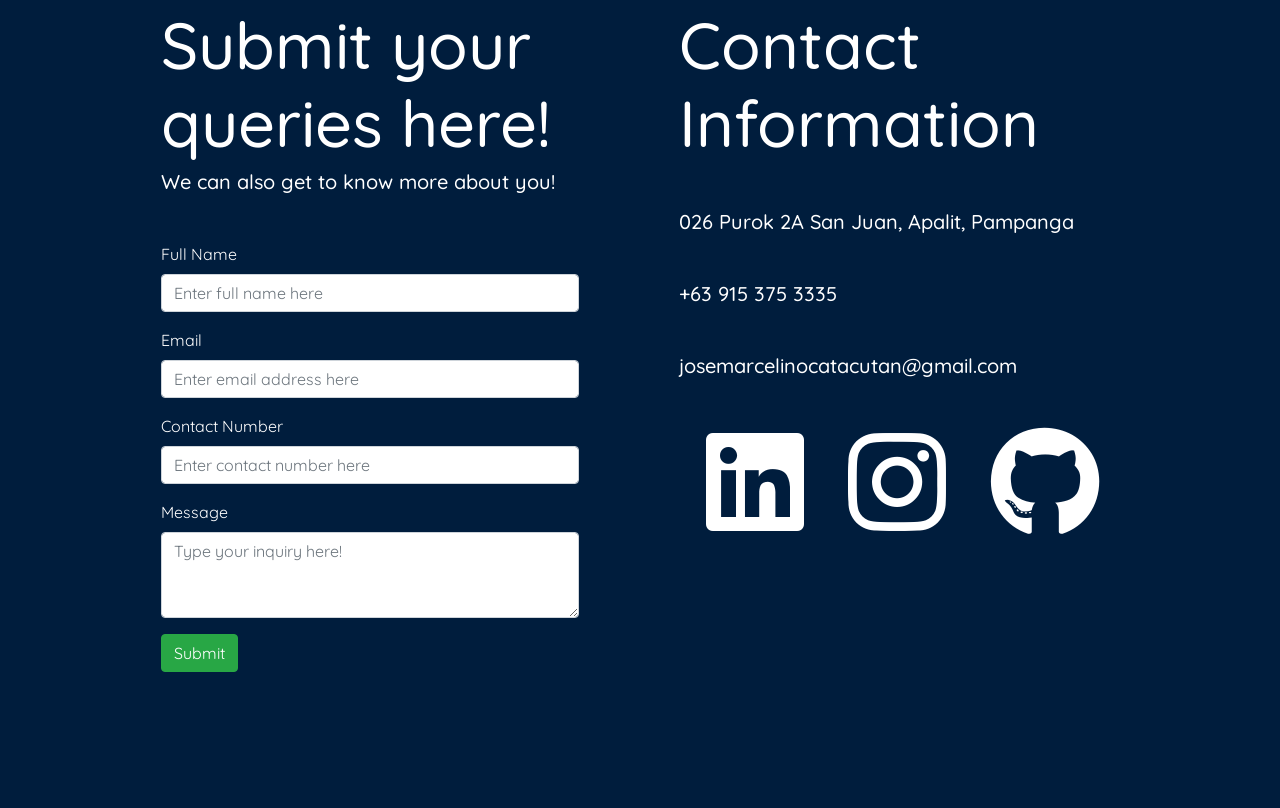
==== commit 277ed0e3: "added: changes" ====
--- a/home.html
+++ b/home.html
@@ -59,9 +59,9 @@
 	            	<p class="mb-0" id="personaldesc">Front-end web developer and content writer</p>
 	            	<p id="personaldesc">based in the Philippines.</p>
 	            	<div id="homeicons">
-		            	<a id="homeicon" href="https://www.linkedin.com/in/jose-marcelino-catacutan-386909195/" target="_blank"><i class="fab fa-linkedin fa-3x"></i></a>
-			   			<a id="homeicon" href="https://www.instagram.com/sugarjomz/" target="_blank"><i class="fab fa-instagram fa-3x"></i></a>
-			   			<a id="homeicon" href="https://github.com/josemarcelinooo" target="_blank"><i class="fab fa-github fa-3x mr-5"></i></a>
+		            	<a class="homeicon" href="https://www.linkedin.com/in/jose-marcelino-catacutan-386909195/" target="_blank"><i class="fab fa-linkedin fa-3x"></i></a>
+			   			<a class="homeicon" href="https://www.instagram.com/sugarjomz/" target="_blank"><i class="fab fa-instagram fa-3x"></i></a>
+			   			<a class="homeicon" href="https://github.com/josemarcelinooo" target="_blank"><i class="fab fa-github fa-3x mr-5"></i></a>
 	            	</div>
 		   		</div>
 		   		<div id="imagehome" class="col-5 m-0 mt-5">
@@ -73,30 +73,30 @@
 
     <!-- Languages & Tools Utilized -->
     <section id="sectionhome2">
-    	<h2 class="text-center pt-5">Core Tools</h2>
+    	<h2 id="coretools" class="text-center pt-5">Core Tools</h2>
     	<div class="container-fluid text-center mb-5">
     		<div>
-    			<img class="mr-3" src="./images/logo-python.png" width="100" height="100" alt="">
-    			<img src="./images/logo-html5.png" alt="">
-    			<img src="./images/logo-css3.png" alt="">
-    			<img src="./images/logo-javascript.png" alt="">
-    			<img src="./images/logo-r.png" width="100" height="100" alt="">
+    			<img class="toolicon" class="mr-3" src="./images/logo-python.png" width="100" height="100" alt="">
+    			<img class="toolicon" src="./images/logo-html5.png" alt="">
+    			<img class="toolicon" src="./images/logo-css3.png" alt="">
+    			<img class="toolicon" src="./images/logo-javascript.png" alt="">
+    			<img class="toolicon" src="./images/logo-r.png" width="100" height="100" alt="">
     		</div>
     	</div>
 
-    	<h2 class="text-center">Other Tools</h2>
+    	<h2 id="othertools" class="text-center">Other Tools</h2>
     	<div id="iconstools" class="container-fluid text-center">
     		<div class="row justify-content-center">
-    			<img id="toolicon" src="./images/logo-mongodb.png" alt="">
-    			<img id="toolicon" src="./images/logo-nodejs.png" alt="">
-    			<img id="toolicon" src="./images/logo-expressjs.png" alt="">
-    			<img id="toolicon" src="./images/logo-react.png" alt="">
-    			<img id="toolicon" src="./images/logo-heroku.png" alt="">
-    			<img id="toolicon" src="./images/logo-git.png" alt="">
-    			<img id="toolicon" src="./images/logo-sublime-text-3.png" alt="">
-    			<img id="toolicon" src="./images/logo-postman.png" alt="">
-    			<img id="toolicon" src="./images/logo-gitlab-ci-cd.png" alt="">
-    			<img id="toolicon" src="./images/logo-rest.png" alt="">
+    			<img class="toolicon" src="./images/logo-mongodb.png" alt="">
+    			<img class="toolicon" src="./images/logo-nodejs.png" alt="">
+    			<img class="toolicon" src="./images/logo-expressjs.png" alt="">
+    			<img class="toolicon" src="./images/logo-react.png" alt="">
+    			<img class="toolicon" src="./images/logo-heroku.png" alt="">
+    			<img class="toolicon" src="./images/logo-git.png" alt="">
+    			<img class="toolicon" src="./images/logo-sublime-text-3.png" alt="">
+    			<img class="toolicon" src="./images/logo-postman.png" alt="">
+    			<img class="toolicon" src="./images/logo-gitlab-ci-cd.png" alt="">
+    			<img class="toolicon" src="./images/logo-rest.png" alt="">
     		</div>
     	</div>
     </section>
@@ -104,23 +104,23 @@
 
     <!-- About Me Start -->
     <section id="aboutme">
-		<div class="container-fluid">
+		<div class="container-fluid aboutmecontainer">
 
 	        <h1 class="text-center pt-5 pb-5">About Me</h1>
 
-	        <div id="up" class="row">
+	        <div id="up" class="aboutmecontent row">
 	            <div class="col">
 	                <h2>University of the Philippines, 2014-2019</h2>
 	                <p>I graduated from the University of the Philippines with a degree in Business Economics. Since economics requires the analysis of data sets, I was “forced” to study tools such as Stata and R. This is to make sense of data and provide high-quality interpretation, with the hopes of contributing to significant local and national policy changes. Circa 2018, I started delving into programming by studying Stata and R. This was necessary for me to complete my undergraduate thesis at the time. </p>
 	            </div>
-	            <div id="aboutmeimage2" class="pb-5 col">
-	                <img id="aboutmeimage" src="./images/up.jpg"/>
+	            <div class="pb-5 col aboutimage">
+	                <img class="img-thumbnail mx-auto" src="./images/up.jpg"/>
 	        	</div>
 	        </div>
 
-	        <div id="factset" class="row pt-3">
-	        	<div id="aboutmeimage2" class="pb-5 col">
-	                <img id="aboutmeimage" src="./images/factset.jpg"/>
+	        <div id="factset" class="aboutmecontent row pt-3">
+	        	<div class="pb-5 col aboutimage">
+	                <img class="img-thumbnail mx-auto" src="./images/factset.jpg"/>
 	            </div>
 	            <div class="col">
 	                <h2>FactSet, 2020</h2>
@@ -129,13 +129,13 @@
 
 	        </div>
 
-	        <div id="cyzerg" class="row pt-3">
+	        <div id="cyzerg" class="aboutmecontent row pt-3 ">
 	            <div class="col">
 	                <h2>Cyzerg, 2021</h2>
 	                <p>After resigning from FactSet, I worked as a Marketing Supervisor for Cyzerg. As part of my work, I created articles for the company targeted towards several buyer personas in the warehousing industry. Also, I single-handedly managed the company’s social media platforms and came up with ideas on how to increase traffic to our website and ultimately boost conversion rates. Moreover, I was part of the team in-charge in creating a new website for the company. With this, I was able to work first-hand with the graphics and the development team. Around this time, my desire to learn programming has been reignited, having seen the inner workings of creating a website.</p>
 	            </div>
-	            <div id="aboutmeimage2" class="pb-5 col">
-	                <img id="aboutmeimage" src="./images/cyzerg.jpg"/>
+	            <div class="pb-5 col aboutimage">
+	                <img class="img-thumbnail mx-auto" src="./images/cyzerg.jpg"/>
 	            </div>
 	        </div>
 	    </div>
@@ -219,7 +219,7 @@
 	<!-- Contact Start -->
 	<section id="sectioncontact">
 		<div id="bottompart"class="container-fluid">
-			<div id="contactsplit" class="row">
+			<div id="contactsplit" class="row contactinfo">
 		   		<div class="col m-0">
 		   			<h1 class="mt-5">Submit your queries here!</h1>
 		   			<h5 class="mb-5">We can also get to know more about you!</h5>
@@ -248,16 +248,16 @@
 		   				<button type="submit" class="btn btn-success ml-0 mb-5">Submit</button>
 		   			</form>
 		   		</div>
-		   		<div class="col m-0">
+		   		<div class="col m-0 contactinfo">
 		   			<h1 class="mt-5">Contact Information</h1>
 		   			<h5 class="mt-5">026 Purok 2A San Juan, Apalit, Pampanga</h5>
 		   			<h5 class="mt-5">+63 915 375 3335</h5>
 		   			<h5 id="personalemail" class="mt-5">josemarcelinocatacutan@gmail.com</h5>
 
-		   			<div class="d-flex mt-5">
-		   				<a id="iconcontact" href="https://www.linkedin.com/in/jose-marcelino-catacutan-386909195/" target="_blank"><i class="fab fa-linkedin fa-7x"></i></a>
-		   				<a id="iconcontact" href="https://www.instagram.com/sugarjomz/" target="_blank"><i class="fab fa-instagram fa-7x"></i></a>
-		   				<a id="iconcontact" href="https://github.com/josemarcelinooo" target="_blank"><i class="fab fa-github fa-7x"></i></a>
+		   			<div class="d-flex mt-5 pb-5">
+		   				<a class="iconcontact" href="https://www.linkedin.com/in/jose-marcelino-catacutan-386909195/" target="_blank"><i class="fab fa-linkedin fa-7x icontact"></i></a>
+		   				<a class="iconcontact" href="https://www.instagram.com/sugarjomz/" target="_blank"><i class="fab fa-instagram fa-7x icontact"></i></a>
+		   				<a class="iconcontact" href="https://github.com/josemarcelinooo" target="_blank"><i class="fab fa-github fa-7x icontact"></i></a>
 		   			</div>
 		   		</div>
 	    	</div>
--- a/capstone.css
+++ b/capstone.css
@@ -82,6 +82,10 @@
 /*	margin-right: 10%;*/
 }
 
+#writing {
+	padding-top: 50px;
+}
+
 /*@media only screen and (max-width: 1131px) {
 	* {
 		margin-right: 0;
@@ -248,20 +252,310 @@
 		padding-top: 30px;
 	}
 
-	#iconstools {
-		padding: 0;
-	}
-
-	#toolicon {
-		margin: 0;
+	#sectionhome2 {
+		height: 100vh;
+		padding-top: 30px;
+	}
+
+	.toolicon {
+		padding: 0;
+		margin: 0
 	}
 
 	#writing {
 		padding-top: 50px !important;
 	}
-}
-
-@media only screen and (max-width: 1025px) {
+
+	#coretools {
+		padding-top: 0;
+	}
+
+	#othertools {
+		padding-top: 0;
+	}
+}
+
+
+@media only screen and (max-width: 1150px) {
+	#sectionhomecontainer {
+		display: flex;
+		flex-direction:column-reverse;
+		padding-top:50px;
+		align-items: center;
+	}
+
+	#sectionhomecontainer h1 {
+		text-align: left;
+		font-size: 45px;
+	}
+
+	#sectionhomecontainer p {
+		text-align: left;
+		font-size: 35px;
+	}
+
+	#sectionhomecontainer #homeicons {
+		float: left;
+	}
+
+	#sectionhome2 {
+		margin-top: 200px;
+		margin-bottom: 120px;
+	}
+
+	#aboutme {
+		padding-top: 50px;
+	}
+
+	.aboutmecontent {
+		display: flex;
+		flex-direction:column
+	}
+
+	.aboutimage{
+		display: flex;
+		flex-direction:column
+	}
+
+	#factset {
+		flex-direction: column-reverse;
+	}
+}
+
+@media only screen and (max-width: 991px) {
+
+	* {
+		margin-right: 0;
+		margin-left: 0;
+	}
+
+	.homeicon {
+		padding-right: 10px;
+	}
+
+	.iconcontact {
+		padding-right: 10px;		
+	}
+
+	#contactsplit {
+		display: flex;
+		flex-direction: column;
+	}
+
+	.aboutmecontent {
+		display: flex;
+		flex-direction:column;
+	}
+
+}
+
+
+@media only screen and (max-width: 538px) {
+
+	#sectionhomecontainer #homeicons {
+		margin-right: -2px!important;
+	}
+}
+
+
+@media only screen and (max-width: 500px) {
+
+	#sectionhomecontainer #homeicons {
+		margin-right: -10px!important;
+	}
+}
+
+@media only screen and (max-width: 450px) {
+
+	#sectionhomecontainer #homeicons {
+		margin-right: -20px!important;
+	}
+}
+
+
+
+
+@media only screen and (max-width: 420px) {
+
+	#sectionhomecontainer h1 {
+		font-size: 35px !important;
+	}
+
+	#sectionhomecontainer p {
+		font-size: 20px !important;
+	}
+
+	#sectionhomecontainer #homeicons {
+		margin-right: -32px!important;
+	}
+
+}
+
+
+
+/* 
+@media only screen and (max-width: 635px) {
+
+	.aboutmecontent {
+		display: flex;
+		flex-direction:column;
+	}
+
+} */
+
+@media only screen and (max-width: 625px) {
+	#sectionhomecontainer h1 {
+		text-align: center;
+		font-size: 45px;
+	}
+
+	#sectionhomecontainer p {
+		text-align: center;
+		font-size: 25px;
+	}
+
+	#sectionhomecontainer #homeicons {
+		float: right;
+		margin-right: 20px;
+	}
+
+	.toolicon {
+		width: 100px;
+	}
+
+}
+
+@media only screen and (max-width: 416px) {
+	#aboutme{
+		padding-top: 150px;
+	}
+
+}
+
+@media only screen and (max-width: 355px) {
+	#aboutme{
+		padding-top: 250px;
+	}
+
+}
+
+@media only screen and (max-width: 320px) {
+
+	.toolicon {
+		margin: 0;
+		padding: 0;
+		width: 80px !important;
+		height: 80px !important;
+	}
+
+	#aboutme {
+		padding-top: 50px !important;
+	}
+
+	.contactinfo h1{
+		font-size: 50px !important;
+	}
+
+	#personalemail {
+		font-size: 16px !important;
+	}
+
+	.iconcontact {
+		padding-right: 15px !important;
+	}
+
+	.icontact {
+		font-size: 50px !important;
+	
+	}
+
+	#sectionhomecontainer #homeicons {
+		margin-right: -64px!important;
+	}
+
+
+}
+
+@media only screen and (max-width: 317px) {
+	#aboutme{
+		padding-top: 350px;
+	}
+
+}
+
+@media only screen and (max-width: 255px) {
+	#aboutme{
+		padding-top: 350px;
+	}
+
+}
+
+
+
+
+/* @media only screen and (max-width: 607px) {
+	.aboutmeimage {
+		width: 555px;
+	}
+
+}
+
+@media only screen and (max-width: 600px) {
+	.aboutmeimage {
+		width: 535px;
+	}
+
+}
+
+@media only screen and (max-width: 570px) {
+	.aboutmeimage {
+		width: 500px;
+	}
+
+}
+
+@media only screen and (max-width: 540px) {
+	.aboutmeimage {
+		width: 460px;
+	}
+}
+
+@media only screen and (max-width: 490px) {
+	.aboutmeimage {
+		width: 430px;
+	}
+}
+
+@media only screen and (max-width: 470px) {
+	.aboutmeimage {
+		width: 400px;
+	}
+}
+
+@media only screen and (max-width: 440px) {
+	.aboutmeimage {
+		width: 360px;
+	}
+}
+
+@media only screen and (max-width: 400px) {
+	.aboutmeimage {
+		width: 340px;
+	}
+} */
+
+/* @media only screen and (max-width: 380px) {
+	.aboutmeimage {
+		width: 320px;
+		margin-left:5%;
+		margin-right: 5%;
+	}
+
+
+} */
+
+
+/* @media only screen and (max-width: 1025px) {
 	#aboutmeimage2 {
 		margin-right: 0;
 	}
@@ -382,4 +676,4 @@
 		background-color: #001d3d !important;
 	}
 }
-
+ */
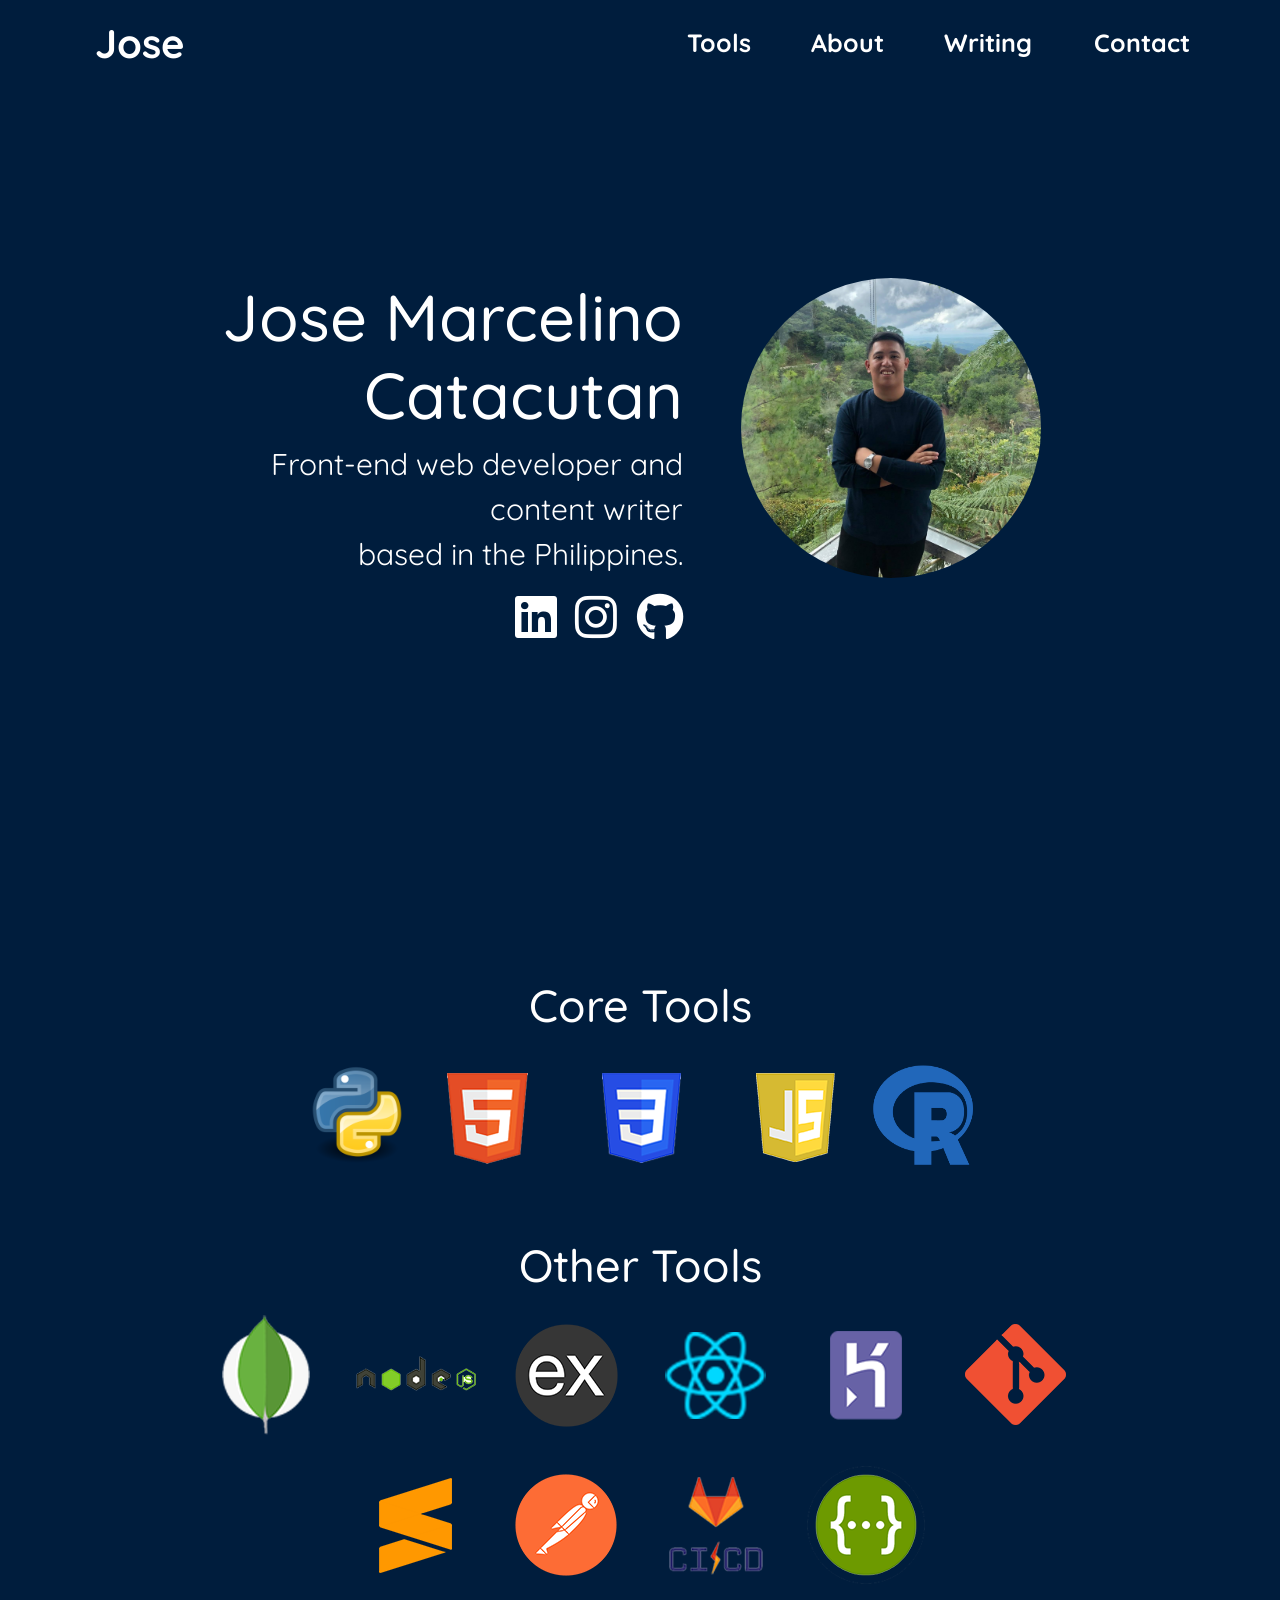
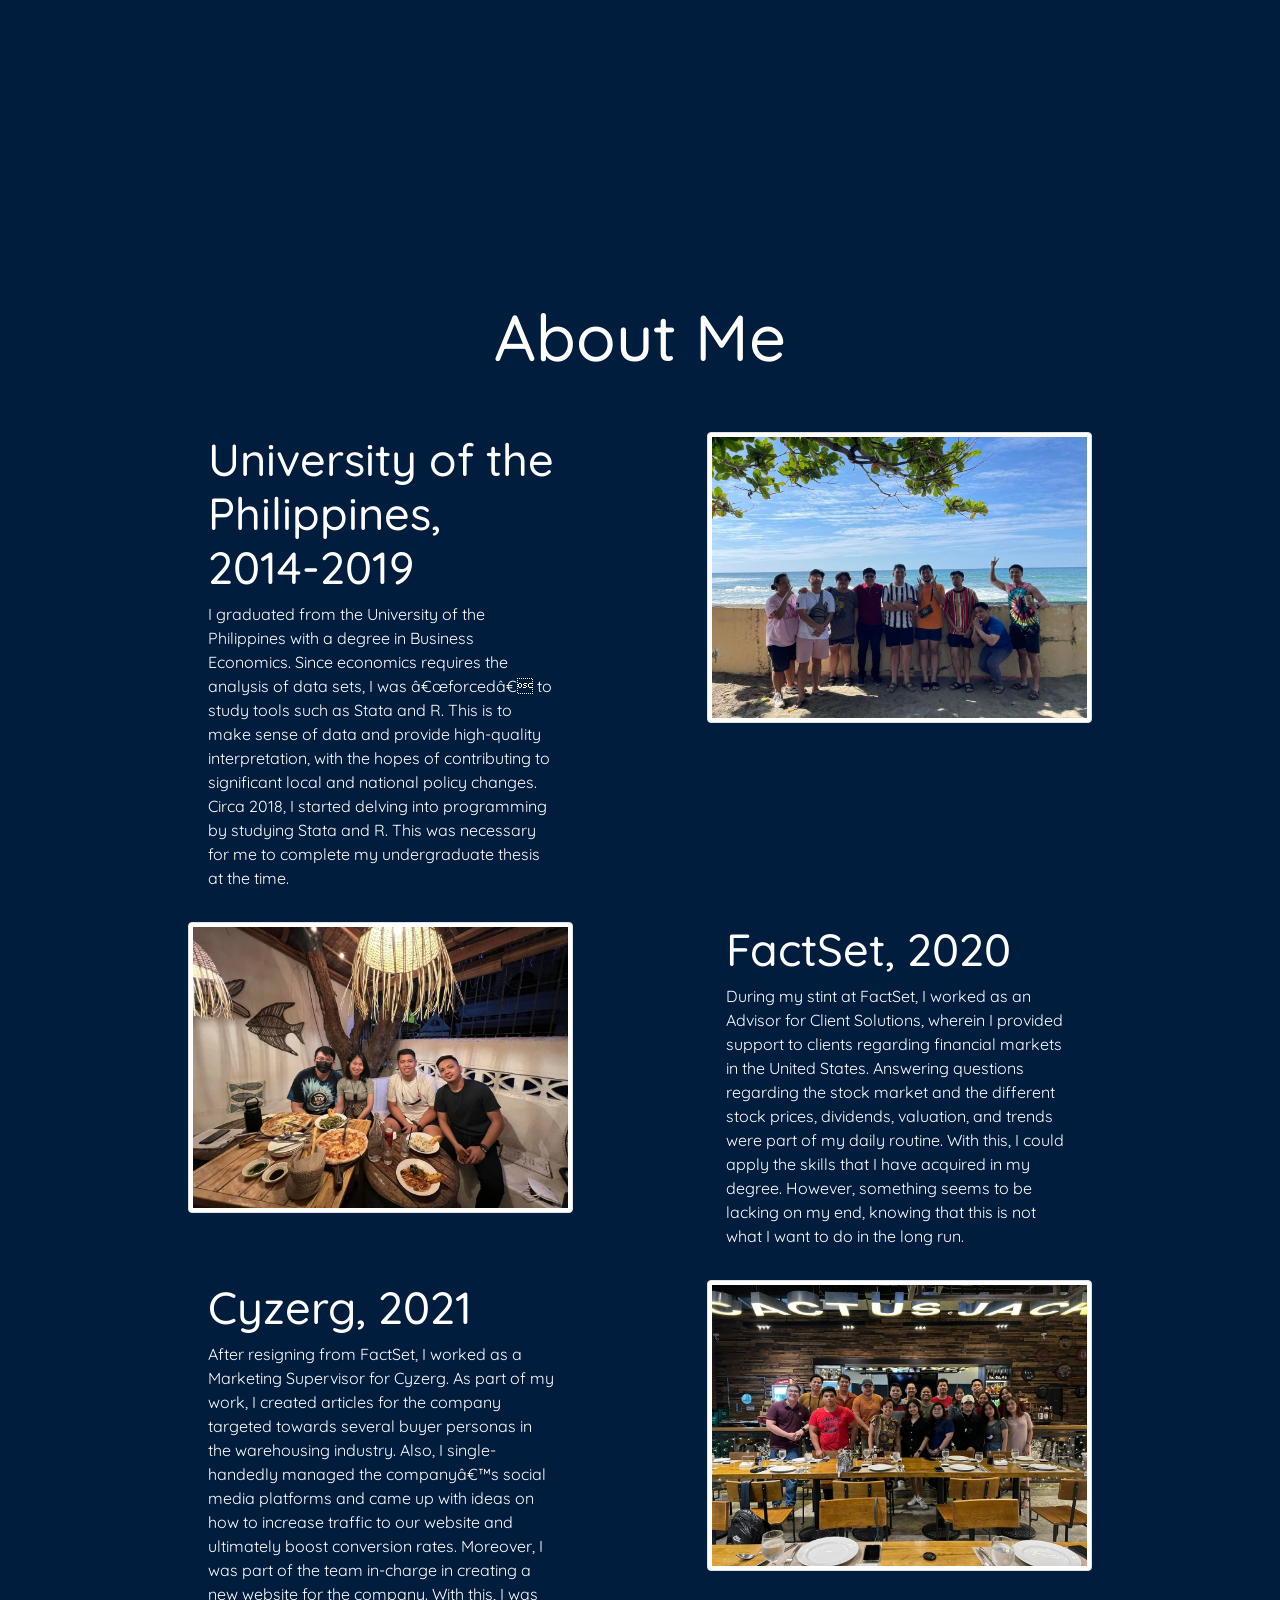
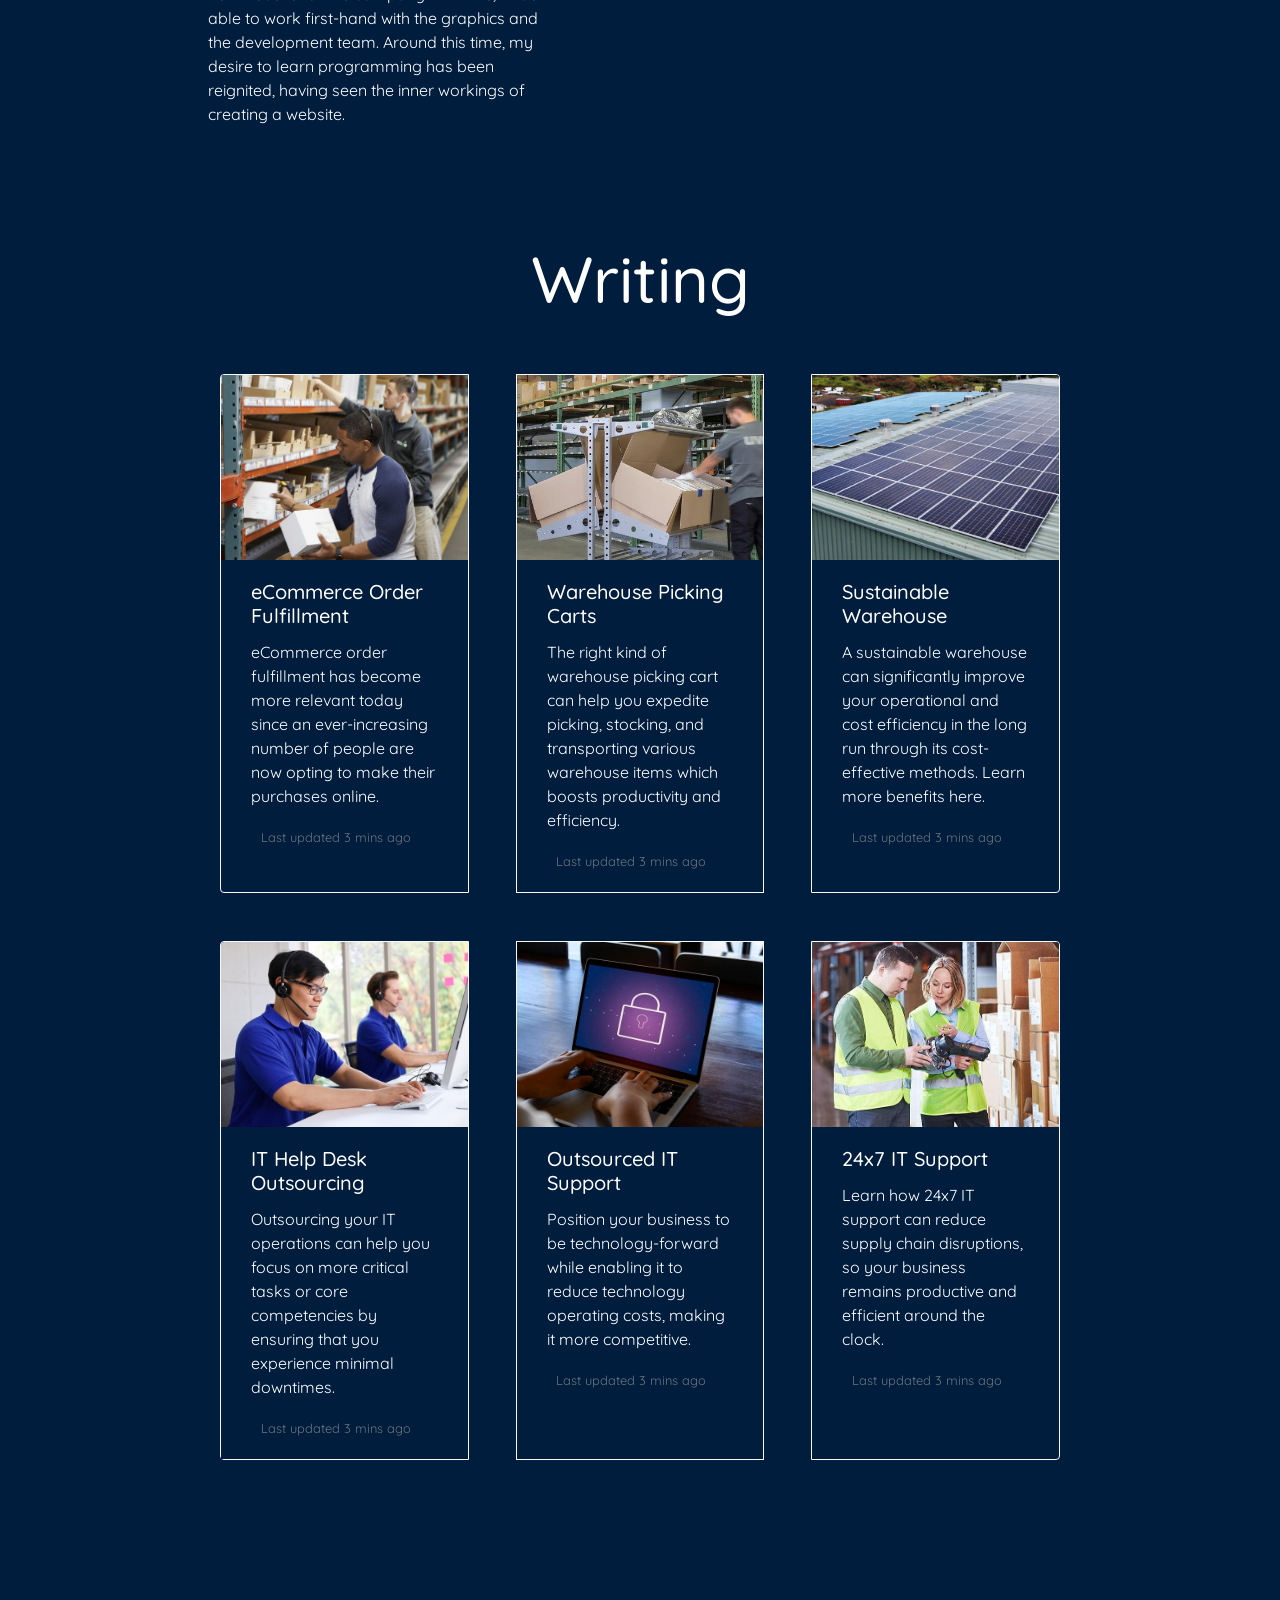
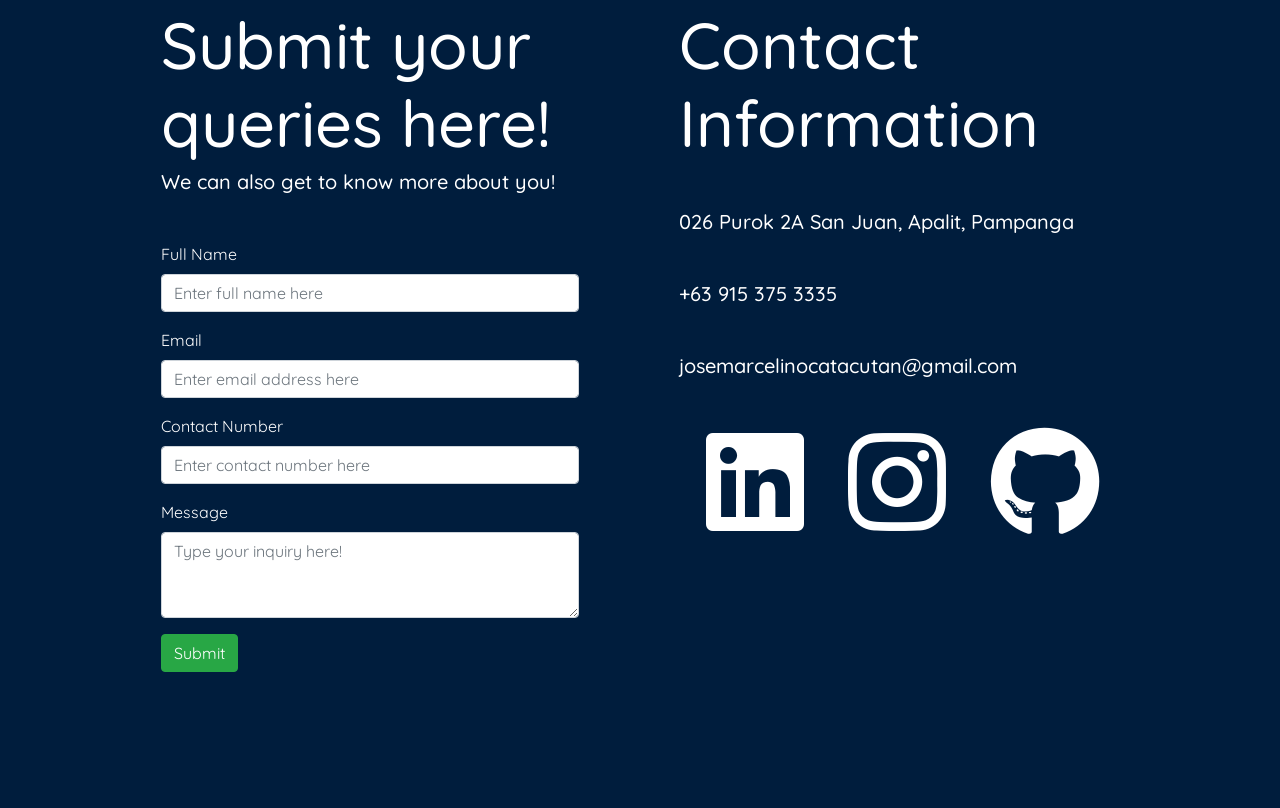
==== commit c1d7f301: "changed: border colors - writing" ====
--- a/home.html
+++ b/home.html
@@ -148,7 +148,7 @@
 		<h1 class="text-center pt-5 pb-5">Writing</h1>
 
 		<div class="card-group">
-		  <div class="articles card border border-dark">
+		  <div class="articles card border border-light">
 		    <img src="./images/ecommerce.jpg" class="card-img-top ml-0" alt="...">
 		    <a href="https://articles.cyzerg.com/ecommerce-order-fulfillment-optimization-to-boost-customer-satisfaction" target="_blank" class="text-decoration-none text-dark m-0">
 		    	<div class="card-body m-0">
@@ -158,7 +158,7 @@
 			    </div>
 		    </a>
 		  </div>
-		  <div class="articles card border border-dark">
+		  <div class="articles card border border-light">
 		    <img src="./images/pickingcarts.jpg" class="card-img-top ml-0" alt="...">
 		    	<a href="https://articles.cyzerg.com/warehouse-picking-carts-how-to-pick-the-right-one-for-your-warehouse" target="_blank" class="text-decoration-none text-dark m-0">
 					<div id="pickingcarts" class="card-body m-0">
@@ -168,7 +168,7 @@
 					</div>
 		    	</a>
 		  </div>
-		  <div class="articles card border border-dark">
+		  <div class="articles card border border-light">
 		    <img src="./images/sustainable.jpg" class="card-img-top ml-0" alt="...">
 		    <a href="https://articles.cyzerg.com/sustainable-warehouse-how-to-achieve" target="_blank" class="text-decoration-none text-dark m-0">
 				<div class="card-body m-0">
@@ -181,7 +181,7 @@
 		</div>
 
 		<div class="card-group mt-5 pb-5">
-		  <div class="articles card border border-dark">
+		  <div class="articles card border border-light">
 		    <img src="./images/helpdesk.jpg" class="card-img-top ml-0" alt="...">
 		    <a href="https://articles.cyzerg.com/how-it-help-desk-outsourcing-can-improve-your-business-productivity" target="_blank" class="text-decoration-none text-dark m-0">
 		    	<div class="card-body m-0">
@@ -191,7 +191,7 @@
 			    </div>
 		    </a>
 		  </div>
-		  <div class="articles card border border-dark">
+		  <div class="articles card border border-light">
 		    <img src="./images/outsourced.jpg" class="card-img-top ml-0" alt="...">
 		    	<a href="https://articles.cyzerg.com/outsourced-it-support-companies-can-help-capture-retain-clients" target="_blank" class="text-decoration-none text-dark m-0">
 					<div class="card-body m-0">
@@ -201,7 +201,7 @@
 					</div>
 		    	</a>
 		  </div>
-		  <div class="articles card border border-dark">
+		  <div class="articles card border border-light">
 		    <img src="./images/itsupport.jpg" class="card-img-top ml-0" alt="...">
 		    <a href="https://articles.cyzerg.com/24x7-it-support-proactivity-can-reduce-supply-chain-disruptions" target="_blank" class="text-decoration-none text-dark m-0">
 				<div class="card-body m-0">
--- a/capstone.css
+++ b/capstone.css
@@ -23,10 +23,6 @@
 
 }
 
-/*#imagehome {
-	padding: 100px;
-}*/
-
 #personaldesc {
 	font-size: 30px;
 }
@@ -51,10 +47,6 @@
 h2 {
 	font-size: 45px;
 }
-
-/*.about-link {
-	width: 175px;
-}*/
 
 #aboutme {
 	padding-top: 50px;
@@ -79,256 +71,99 @@
 #homeicons {
 	display: flex;
 	float: right;
-/*	margin-right: 10%;*/
 }
 
 #writing {
 	padding-top: 50px;
 }
 
-/*@media only screen and (max-width: 1131px) {
+@media only screen and (max-width: 1440px) {
+	#sectioncontact {
+		padding-left: 0 !important;
+	}
+
+	#sectionhome {
+		height: 100vh;
+		padding-top: 30px;
+	}
+
+	#sectionhome2 {
+		height: 100vh;
+		padding-top: 30px;
+	}
+
+	.toolicon {
+		padding: 0;
+		margin: 0
+	}
+
+	#writing {
+		padding-top: 50px !important;
+	}
+
+	#coretools {
+		padding-top: 0;
+	}
+
+	#othertools {
+		padding-top: 0;
+	}
+}
+
+
+@media only screen and (max-width: 1150px) {
+	#sectionhomecontainer {
+		display: flex;
+		flex-direction:column-reverse;
+		padding-top:50px;
+		align-items: center;
+	}
+
+	#sectionhomecontainer h1 {
+		text-align: left;
+		font-size: 45px;
+	}
+
+	#sectionhomecontainer p {
+		text-align: left;
+		font-size: 35px;
+	}
+
+	#sectionhomecontainer #homeicons {
+		float: left;
+	}
+
+	#sectionhome2 {
+		margin-top: 200px;
+		margin-bottom: 120px;
+	}
+
+	#aboutme {
+		padding-top: 50px;
+	}
+
+	.aboutmecontent {
+		display: flex;
+		flex-direction:column
+	}
+
+	.aboutimage{
+		display: flex;
+		flex-direction:column
+	}
+
+	#factset {
+		flex-direction: column-reverse;
+	}
+}
+
+@media only screen and (max-width: 991px) {
+
 	* {
 		margin-right: 0;
 		margin-left: 0;
 	}
 
-	body {
-	background-color: lightblue;
-	}
-	#sectionhomecontainer {
-		padding-top: 0;
-		display: flex;
-		flex-direction: column-reverse;
-		align-items: center;
-	}
-	#sectionhomecontent {
-		display: flex;
-		flex-direction: column;
-		text-align: left !important;
-	}
-	#homeicons {
-		margin: left;
-		padding: 0;
-	}
-	#imagehome {
-		margin: 0;
-		padding: 0;
-		display: flex;
-		justify-content: center;
-	}
-}*/
-
-/*@media only screen and (max-width: 320px) {
-	* {
-		margin-right: 0;
-		margin-left: 0;
-	}
-
-	#sectionhome {
-		height: 100vh;
-		padding-top: 100px;
-	}
-
-	#sectionhomecontainer {
-		padding-top: 0;
-		display: flex;
-		flex-direction: column-reverse;
-		align-items: left;
-	}
-
-	h1 {
-		font-size: 30px;
-	}
-
-	#personaldesc {
-		font-size: 20px;
-	}
-
-	#homeicon {
-		margin-right: 15px;
-	}
-
-	#factset {
-		flex-direction: column-reverse;
-	}
-
-	#sectionhome2 {
-		height: 175vh;
-	}
-
-	#aboutme {
-		flex-direction: column-reverse;
-	}
-
-	#personalemail {
-		font-size: 15px;
-	}
-
-	#aboutmeimage {
-		height: 225px;
-		width: 300px;
-		padding: 0.5rem
-	}
-
-	#sectionhomecontent {
-		display: flex;
-		flex-direction: column;
-		text-align: left !important;
-	}
-	#homeicons {
-		margin: left;
-		padding: 0;
-	}
-	#imagehome {
-		margin: 0;
-		padding: 0;
-		display: flex;
-		justify-content: center;
-	}
-}
-
-#writing {
-	background-color: #001d3d;
-	padding-top: 50px;
-}
-
-@media only screen and (min-width: 321px) and (max-width: 375px) {
-	h1 {
-		font-size: 45px;
-	}
-
-	#homeicon {
-		margin-right: 15px;
-	}
-
-	#sectionhome {
-		height: 100vh;
-		padding-top: 100px;
-	}
-
-	#aboutmeimage {
-		height: 265px;
-		width: 350px;
-		padding: 0.5rem
-	}
-
-	#factset {
-		flex-direction: column-reverse;
-	}
-}
-
-@media only screen and (min-width: 376px) and (max-width: 425px) {
-	h1 {
-		font-size: 50px;
-	}
-
-	#sectionhome {
-		height: 100vh;
-		padding-top: 100px;
-	}
-
-	#homeicon {
-		margin-right: 15px;
-	}
-
-	#aboutmeimage {
-		height: 300px;
-		width: 400px;
-		padding: 0.5rem
-	}
-
-	#factset {
-		flex-direction: column-reverse;
-	}
-}*/
-
-@media only screen and (max-width: 1440px) {
-	#sectioncontact {
-		padding-left: 0 !important;
-	}
-
-	#sectionhome {
-		height: 100vh;
-		padding-top: 30px;
-	}
-
-	#sectionhome2 {
-		height: 100vh;
-		padding-top: 30px;
-	}
-
-	.toolicon {
-		padding: 0;
-		margin: 0
-	}
-
-	#writing {
-		padding-top: 50px !important;
-	}
-
-	#coretools {
-		padding-top: 0;
-	}
-
-	#othertools {
-		padding-top: 0;
-	}
-}
-
-
-@media only screen and (max-width: 1150px) {
-	#sectionhomecontainer {
-		display: flex;
-		flex-direction:column-reverse;
-		padding-top:50px;
-		align-items: center;
-	}
-
-	#sectionhomecontainer h1 {
-		text-align: left;
-		font-size: 45px;
-	}
-
-	#sectionhomecontainer p {
-		text-align: left;
-		font-size: 35px;
-	}
-
-	#sectionhomecontainer #homeicons {
-		float: left;
-	}
-
-	#sectionhome2 {
-		margin-top: 200px;
-		margin-bottom: 120px;
-	}
-
-	#aboutme {
-		padding-top: 50px;
-	}
-
-	.aboutmecontent {
-		display: flex;
-		flex-direction:column
-	}
-
-	.aboutimage{
-		display: flex;
-		flex-direction:column
-	}
-
-	#factset {
-		flex-direction: column-reverse;
-	}
-}
-
-@media only screen and (max-width: 991px) {
-
-	* {
-		margin-right: 0;
-		margin-left: 0;
-	}
-
 	.homeicon {
 		padding-right: 10px;
 	}
@@ -390,18 +225,6 @@
 	}
 
 }
-
-
-
-/* 
-@media only screen and (max-width: 635px) {
-
-	.aboutmecontent {
-		display: flex;
-		flex-direction:column;
-	}
-
-} */
 
 @media only screen and (max-width: 625px) {
 	#sectionhomecontainer h1 {
@@ -488,192 +311,4 @@
 		padding-top: 350px;
 	}
 
-}
-
-
-
-
-/* @media only screen and (max-width: 607px) {
-	.aboutmeimage {
-		width: 555px;
-	}
-
-}
-
-@media only screen and (max-width: 600px) {
-	.aboutmeimage {
-		width: 535px;
-	}
-
-}
-
-@media only screen and (max-width: 570px) {
-	.aboutmeimage {
-		width: 500px;
-	}
-
-}
-
-@media only screen and (max-width: 540px) {
-	.aboutmeimage {
-		width: 460px;
-	}
-}
-
-@media only screen and (max-width: 490px) {
-	.aboutmeimage {
-		width: 430px;
-	}
-}
-
-@media only screen and (max-width: 470px) {
-	.aboutmeimage {
-		width: 400px;
-	}
-}
-
-@media only screen and (max-width: 440px) {
-	.aboutmeimage {
-		width: 360px;
-	}
-}
-
-@media only screen and (max-width: 400px) {
-	.aboutmeimage {
-		width: 340px;
-	}
-} */
-
-/* @media only screen and (max-width: 380px) {
-	.aboutmeimage {
-		width: 320px;
-		margin-left:5%;
-		margin-right: 5%;
-	}
-
-
-} */
-
-
-/* @media only screen and (max-width: 1025px) {
-	#aboutmeimage2 {
-		margin-right: 0;
-	}
-
-	#homeicon {
-		margin-right: 25px;
-	}
-
-	#factset {
-		flex-direction: column-reverse;
-	}
-
-	#sectionhome {
-		height: 100vh;
-		padding-top: 30px;
-	}
-
-	#writing {
-		height: 100vh;
-	}
-
-	#sectioncontact {
-		height: 100vh;
-		margin-left: 0;
-		padding-left: 0 !important;
-	}
-
-	#writing {
-		margin-bottom: 500px;
-	}
-
-	#iconstools {
-		padding: 0;
-	}
-
-	#toolicon {
-		margin: 0;
-	}
-
-	.articles {
-		background-color: #001d3d !important;
-	}
-
-}
-
-@media only screen and (min-width: 971px) and (max-width: 1024px) {
-	h1 {
-		font-size: 80px;
-	}
-
-	#sectionhome {
-		height: 100vh;
-		padding-top: 0px;
-	}
-
-	#homeicon {
-		margin-right: 25px;
-	}
-
-	#contactsplit {
-		flex-direction: column;
-	}
-
-	#factset {
-		flex-direction: column-reverse;
-	}
-
-	#iconcontact {
-		margin-right: 50px;
-	}
-
-	#iconstools {
-		padding: 0;
-	}
-
-	#toolicon {
-		margin: 0;
-	}
-
-	.articles {
-		background-color: #001d3d !important;
-	}
-}
-
-@media only screen and (min-width: 769px) and (max-width: 970px) {
-	#sectionhomecontainer {
-		display: flex;
-		flex-direction: column-reverse;
-		padding-top: 50px;
-		align-items: center;
-	}
-
-	#sectionhomecontent {
-		text-align: left !important;
-	}
-
-	#sectionhomecontent h1 {
-		font-size: 55px;
-	}
-
-	#homeicons {
-		float: left;
-	}
-
-	#iconstools {
-		padding: 0;
-	}
-
-	#toolicon {
-		margin: 0;
-	}
-
-	#factset {
-		flex-direction: column-reverse;
-	}
-
-	.articles {
-		background-color: #001d3d !important;
-	}
-}
- */
+}
